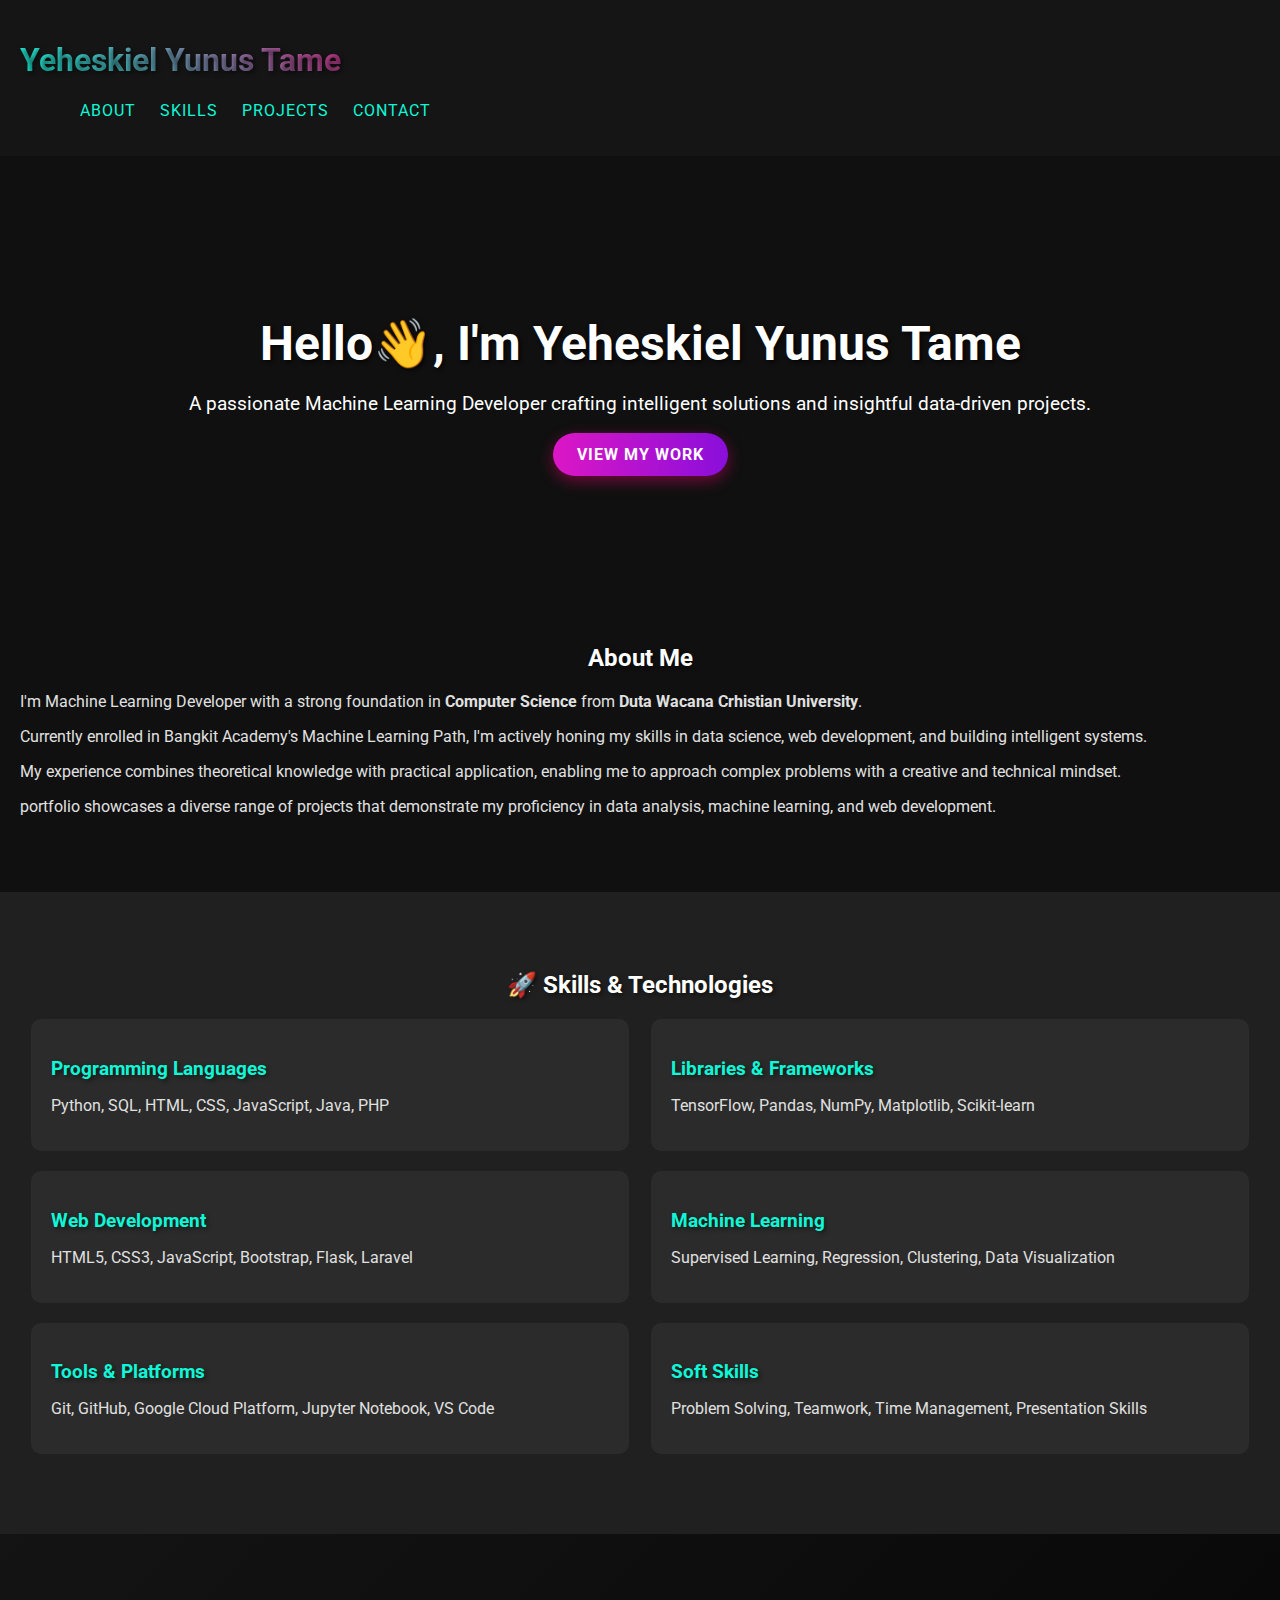
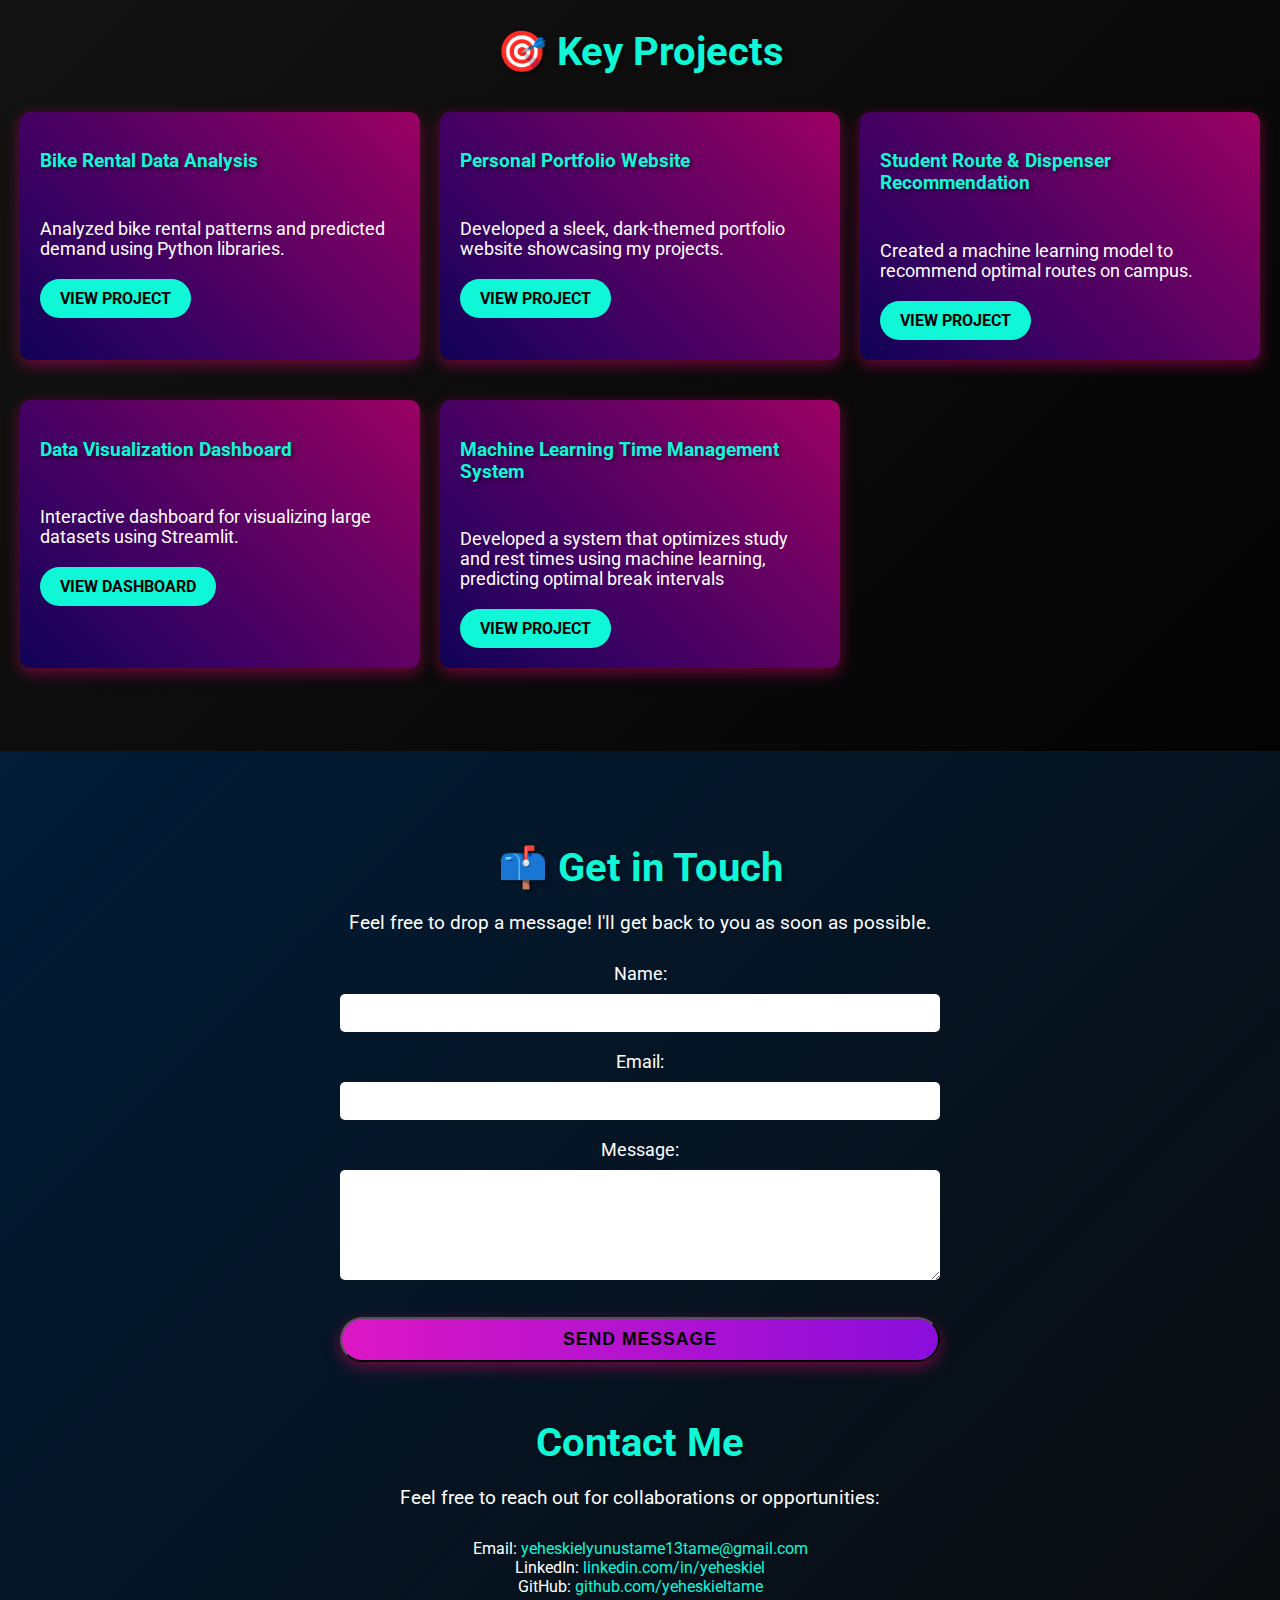
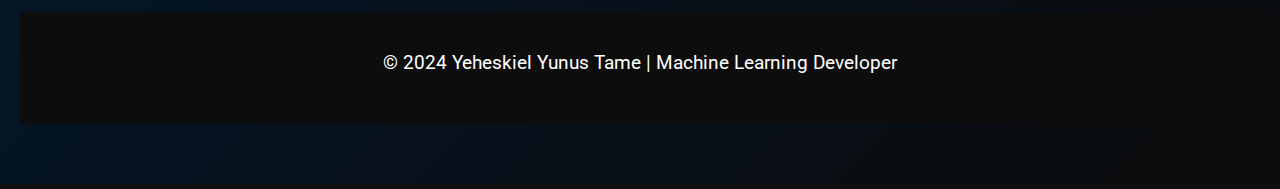
==== docs/index.html @ 6b744a35 "Update index.html" ====
<!DOCTYPE html>
<html lang="en">

<head>
    <meta charset="UTF-8">
    <meta name="viewport" content="width=device-width, initial-scale=1.0">
    <title>Yeheskiel Yunus Tame - Machine Learning Developer</title>
    <link rel="stylesheet" href="styles.css">
    <link href="https://fonts.googleapis.com/css2?family=Roboto:wght@300;400;700&display=swap" rel="stylesheet">
</head>

<body>
    <!-- Navigation Bar -->
    <header>
        <nav>
            <h1>Yeheskiel Yunus Tame</h1>
            <ul>
                <li><a href="#about">About</a></li>
                <li><a href="#skills">Skills</a></li>
                <li><a href="#projects">Projects</a></li>
                <li><a href="#contact">Contact</a></li>
            </ul>
        </nav>
    </header>

    <!-- Hero Section -->
    <section id="hero" class="dark-rgb-bg">
        <div class="hero-content">
            <img src="https://github.com/yeheskieltame/Portofolio/blob/main/img/117884201-3.png?raw=true" alt=""
                width="400rem">

            <h2>Hello👋, I'm <span class="highlight">Yeheskiel Yunus Tame</span></h2>
            <p>A passionate <span class="highlight">Machine Learning Developer</span> crafting intelligent solutions and
                insightful data-driven projects.</p>
            <a href="#projects" class="cta-button">View My Work</a>
        </div>
    </section>

    <!-- About Section -->
    <section id="about" class="section">
        <div class="container">
            <h2>About Me</h2>
            <p>
                I'm Machine Learning Developer with a strong foundation in <strong>Computer Science</strong> from
                <strong>Duta Wacana Crhistian University</strong>.
            </p>
            <p>Currently enrolled in Bangkit Academy's Machine Learning Path, I'm actively honing my skills in data
                science, web development, and building intelligent systems.</p>
            <p>My experience combines theoretical knowledge with practical application, enabling me to approach complex
                problems with a creative and technical mindset. </p>
            <p>portfolio showcases a diverse range of projects that demonstrate my proficiency in data analysis, machine
                learning, and web development.</p>
        </div>
    </section>

    <!-- Skills Section -->
    <section id="skills" class="dark-section section">
        <div class="container">
            <h2>🚀 Skills & Technologies</h2>
            <div class="skills-list">
                <div class="skill-item">
                    <h3>Programming Languages</h3>
                    <p>Python, SQL, HTML, CSS, JavaScript, Java, PHP</p>
                </div>
                <div class="skill-item">
                    <h3>Libraries & Frameworks</h3>
                    <p>TensorFlow, Pandas, NumPy, Matplotlib, Scikit-learn</p>
                </div>
                <div class="skill-item">
                    <h3>Web Development</h3>
                    <p>HTML5, CSS3, JavaScript, Bootstrap, Flask, Laravel</p>
                </div>
                <div class="skill-item">
                    <h3>Machine Learning</h3>
                    <p>Supervised Learning, Regression, Clustering, Data Visualization</p>
                </div>
                <div class="skill-item">
                    <h3>Tools & Platforms</h3>
                    <p>Git, GitHub, Google Cloud Platform, Jupyter Notebook, VS Code</p>
                </div>
                <div class="skill-item">
                    <h3>Soft Skills</h3>
                    <p>Problem Solving, Teamwork, Time Management, Presentation Skills </p>
                </div>
            </div>
        </div>
    </section>

    <!-- Projects Section -->
    <section id="projects" class="section">
        <div class="container">
            <h2>🎯 Key Projects</h2>
            <div class="container-grid">

                <div class="project-card">
                    <h3>Bike Rental Data Analysis</h3>
                    <img src="https://images.unsplash.com/photo-1560472354-b33ff0c44a43?q=80&w=3951&auto=format&fit=crop&ixlib=rb-4.0.3&ixid=M3wxMjA3fDB8MHxwaG90by1wYWdlfHx8fGVufDB8fHx8fA%3D%3D"
                        alt="">
                    <p>Analyzed bike rental patterns and predicted demand using Python libraries.</p>
                    <a href="https://github.com/yeheskieltame/Project-Data-Analist.git" target="_blank">View Project</a>
                </div>

                <div class="project-card">
                    <h3>Personal Portfolio Website</h3>
                    <img src="https://images.pexels.com/photos/356056/pexels-photo-356056.jpeg?auto=compress&cs=tinysrgb&w=1260&h=750&dpr=2" alt="">
                    <p>Developed a sleek, dark-themed portfolio website showcasing my projects.</p>
                    <a href="https://github.com/username/portfolio-website" target="_blank">View Project</a>
                </div>

                <div class="project-card">
                    <h3>Student Route & Dispenser Recommendation</h3>
                    <img src="https://images.unsplash.com/photo-1599202889720-cd3c0833efa1?q=80&w=3869&auto=format&fit=crop&ixlib=rb-4.0.3&ixid=M3wxMjA3fDB8MHxwaG90by1wYWdlfHx8fGVufDB8fHx8fA%3D%3D"
                        alt="">
                    <p>Created a machine learning model to recommend optimal routes on campus.</p>
                    <a href="https://github.com/yeheskieltame/rekomendasi_dispenser.git" target="_blank">View
                        Project</a>
                </div>

                <div class="project-card">
                    <h3>Data Visualization Dashboard</h3>
                    <img src="https://images.unsplash.com/photo-1551288049-bebda4e38f71?q=80&w=3870&auto=format&fit=crop&ixlib=rb-4.0.3&ixid=M3wxMjA3fDB8MHxwaG90by1wYWdlfHx8fGVufDB8fHx8fA%3D%3D"
                        alt="">
                    <p>Interactive dashboard for visualizing large datasets using Streamlit.</p>
                    <a href="https://zsoeyhh3bvdl7bwvenk5ma.streamlit.app/" target="_blank">View Dashboard</a>
                </div>
                <div class="project-card">
                    <h3>Machine Learning Time Management System</h3>
                    <img src="https://plus.unsplash.com/premium_photo-1682124651258-410b25fa9dc0?q=80&w=3842&auto=format&fit=crop&ixlib=rb-4.0.3&ixid=M3wxMjA3fDB8MHxwaG90by1wYWdlfHx8fGVufDB8fHx8fA%3D%3D"
                        alt="">
                    <p>Developed a system that optimizes study and rest times using machine learning, predicting optimal
                        break intervals</p>
                    <a href="https://github.com/yeheskieltame/Time-Management-System.git" target="_blank">View
                        Project</a>
                </div>
            </div>
        </div>
    </section>
    <!-- Get in Touch Section -->
<section id="contact" class="dark-section section">
    <div class="get-contac">
    <div class="container">
        <h2>📫 Get in Touch</h2>
        <p>Feel free to drop a message! I'll get back to you as soon as possible.</p>
        
        <form action="send_email.php" method="POST" class="contact-form">
            <label for="name">Name:</label>
            <input type="text" id="name" name="name" required>

            <label for="email">Email:</label>
            <input type="email" id="email" name="email" required>

            <label for="message">Message:</label>
            <textarea id="message" name="message" rows="5" required></textarea>

            <button type="submit" class="cta-button">Send Message</button>
        </form>
    </div>
    <div class="container">
        <h2>Contact Me</h2>
        <p>Feel free to reach out for collaborations or opportunities:</p>
        <ul>
            <li>Email: <a href="mailto:yeheskielyunustame13tame@gmail.com">yeheskielyunustame13tame@gmail.com</a>
            </li>
            <li>LinkedIn: <a href="https://www.linkedin.com/in/yeheskiel"
                    target="_blank">linkedin.com/in/yeheskiel</a></li>
            <li>GitHub: <a href="https://github.com/yeheskieltame" target="_blank">github.com/yeheskieltame</a></li>
        </ul>
    </div>
</div>

    <!-- Footer -->
    <footer>
        <p>&copy; 2024 Yeheskiel Yunus Tame | Machine Learning Developer</p>
    </footer>
</body>

</html>
---- docs/styles.css ----
/* General */
body {
  margin: 0;
  padding: 0;
  font-family: 'Roboto', sans-serif;
  background-color: #101010;
  color: #e0e0e0;
}

h1, h2, h3 {
  color: #ffffff;
  text-shadow: 2px 2px 4px rgba(0, 0, 0, 0.5);
}

.section {
  padding: 60px 20px;
}

a {
  text-decoration: none;
  color: #0ff7d7;
  transition: color 0.3s ease;
}

a:hover {
  color: #ff0077;
}
.container h2{
  text-align: center;
}


 /* Header */
 header {
  background-color: #151515;
  padding: 20px;
  display: flex;
  justify-content: space-between;
  align-items: center;
}

header nav h1 {
  font-size: 2rem;
  font-weight: 70%;
  background: linear-gradient(45deg, #0ff7d7, #ff0077);
  -webkit-background-clip: text;
  -webkit-text-fill-color: transparent;
}

header ul {
  list-style-type: none;
}

header ul li {
  display: inline;
  margin-left: 20px;
}

header ul li a {
  font-weight: 1%;
  text-transform: uppercase;
  letter-spacing: 1px;
}


  /* Hero Section */
  .dark-rgb-bg {
    position: relative;
    background-image: url('https://images.pexels.com/photos/8721318/pexels-photo-8721318.jpeg?auto=compress&cs=tinysrgb&w=1260&h=750&dpr=2');
    color: #ffffff;
    padding: 100px 20px;
    text-align: center;
  }
  
  .hero-content h2 {
    font-size: 3rem;
    margin-bottom: 20px;
    text-shadow: 2px 2px 4px rgba(0, 0, 0, 0.7);
  }
  
  .hero-content p {
    font-size: 1.2rem;
    margin-bottom: 30px;
  }
  
  .cta-button {
    /* background: linear-gradient(45deg, #0ff7d7, #ff0077); */
    background: linear-gradient(45deg, #2600ff, #0ff7d7);
    transform: translateY(-3px);
    box-shadow: 0 5px 15px rgba(255, 0, 119, 0.4);
    padding: 12px 24px;
    color: #ffffff;
    border-radius: 25px;
    font-weight: bold;
    text-transform: uppercase;
    letter-spacing: 1px;
    transition: all 0.3s ease;

  }
  
    /* RGB Animation Items */
    @keyframes rgbEffect {
      0% { background-position: 0% 50%; }
      50% { background-position: 100% 50%; }
      100% { background-position: 0% 50%; }
    }
    
    .cta-button {
      background: linear-gradient(270deg, #ff0000, #00ff00, #0000ff, #dc17c5);
      background-size: 800% 800%;
      animation: rgbEffect 10s ease infinite;
    }
  

  /* Skills Section */
  .dark-section {
    background-color: #202020;
  }
  
  .skills-list {
    display: flex;
    flex-wrap: wrap;
    justify-content: space-around;
  }
  
  .skill-item {
    width: 45%;
    margin-bottom: 20px;
    padding: 20px;
    background: rgba(255, 255, 255, 0.05);
    border-radius: 10px;
    transition: all 0.3s ease;
  }
  
  .skill-item:hover {
    transform: translateY(-5px);
    box-shadow: 0 5px 15px rgba(15, 247, 215, 0.2);
  }
  
  .skill-item h3 {
    color: #0ff7d7;
    margin-bottom: 10px;
  }

/* Footer */
footer {
  background-color: #0d0d0d;
  text-align: center;
  padding: 20px 0;
  color: #fff;
}

/* Projects Section */
#projects {
  background: linear-gradient(135deg, rgba(20, 20, 20, 0.95), rgba(0, 0, 0, 0.8)), url('https://source.unsplash.com/featured/?coding,technology') no-repeat center center;
  background-size: cover;
  color: #fff;
  padding: 60px 20px;
}

#projects h2 {
  font-size: 2.5rem;
  margin-bottom: 40px;
  color: #0ff7d7;
}

/* Container untuk grid */
.container-grid {
  display: grid;
  grid-template-columns: 1fr; /* Default 1 kolom */
  gap: 20px;
}


.project-card {
  background:url('https://images.pexels.com/photos/8721318/pexels-photo-8721318.jpeg?auto=compress&cs=tinysrgb&w=1260&h=750&dpr=2');
  padding: 20px;
  border-radius: 10px;
  margin-bottom: 20px;
  background: linear-gradient(45deg, #100356, #3e0162, #6a0162, #9b0162);
  transform: translateY(-3px);
  box-shadow: 0 5px 15px rgba(255, 0, 119, 0.4);
  animation: rgbEffect 10s ease infinite;
}

.project-card:hover {
  transform: translateY(-10px);
  box-shadow: 0px 12px 20px rgba(0, 0, 0, 0.5);
}

.project-card h3 {
  margin-bottom: 10px;
  color: #0ff7d7;
}

.project-card p {
  font-size: 1.1rem;
  margin-bottom: 10px;
}
.project-card:hover {
  transform: translateY(-10px);
  box-shadow: 0px 12px 20px rgba(15, 247, 215, 0.2);
}

.project-card a {
  display: inline-block;
  margin-top: 10px;
  padding: 10px 20px;
  background-color: #0ff7d7;
  border-radius: 25px;
  color: #000;
  font-weight: bold;
  text-transform: uppercase;
  transition: background-color 0.3s ease;
}

.project-card a:hover {
  background-color: #ff0077;
  color: #fff;
}

.project-card img {
  width: 100%;
  height: auto;
  border-radius: 10px;
}

  /* Education & Certifications Section */
  
  
/* Get in Touch Section */
#contact {
  background: linear-gradient(135deg, rgba(0, 30, 60, 0.9), rgba(10, 10, 10, 0.9)), url('https://source.unsplash.com/featured/?technology') no-repeat center center;
  background-size: cover;
  color: #fff;
  padding: 60px 20px;
  text-align: center;
  position: relative;
}

#contact h2 {
  font-size: 2.5rem;
  margin-bottom: 20px;
  color: #0ff7d7;
}

#contact p {
  margin-bottom: 30px;
  font-size: 1.2rem;
}

.contact-form {
  display: flex;
  flex-direction: column;
  max-width: 600px;
  margin: 0 auto;
}

.contact-form label {
  margin-bottom: 10px;
  font-size: 1.1rem;
}

.contact-form input, 
.contact-form textarea {
  padding: 10px;
  margin-bottom: 20px;
  border: none;
  border-radius: 5px;
  font-size: 1rem;
}

.contact-form button {
  background-color: #0ff7d7;
  padding: 10px 20px;
  color: #000000;
  border-radius: 25px;
  margin-top: 20px;
  cursor: pointer;
  font-size: 1.1rem;
}

.contact-form button:hover {
  background-color: #ff0077;
  color: #ffffff;
}
/* Container untuk grid contac */
.get-contac {
  display: grid;
  grid-template-columns: 1fr; /* Default 1 kolom */
  gap: 20px;
}

#contact ul {
  list-style-type: none;
  padding: 0;
}

#contact ul li a {
  color: #0ff7d7;
  text-decoration: none;
  transition: color 0.3s ease;
}

#contact ul li a:hover {
  color: #ff0077;
} 

  /* Responsive Design */
  @media (max-width: 768px) {
    .education-grid, .container-grid, .get-contac {
      grid-template-columns: 1fr;
    }
    
    .skill-item {
      width: 100%;
    }
  }
  
  @media (min-width: 769px) and (max-width: 1200px) {
    .container-grid, .get-contac {
      grid-template-columns: 1fr 1fr;
    }
  }
  
  @media (min-width: 1201px) {
    .container-grid {
      grid-template-columns: 1fr 1fr 1fr;
    }
  }
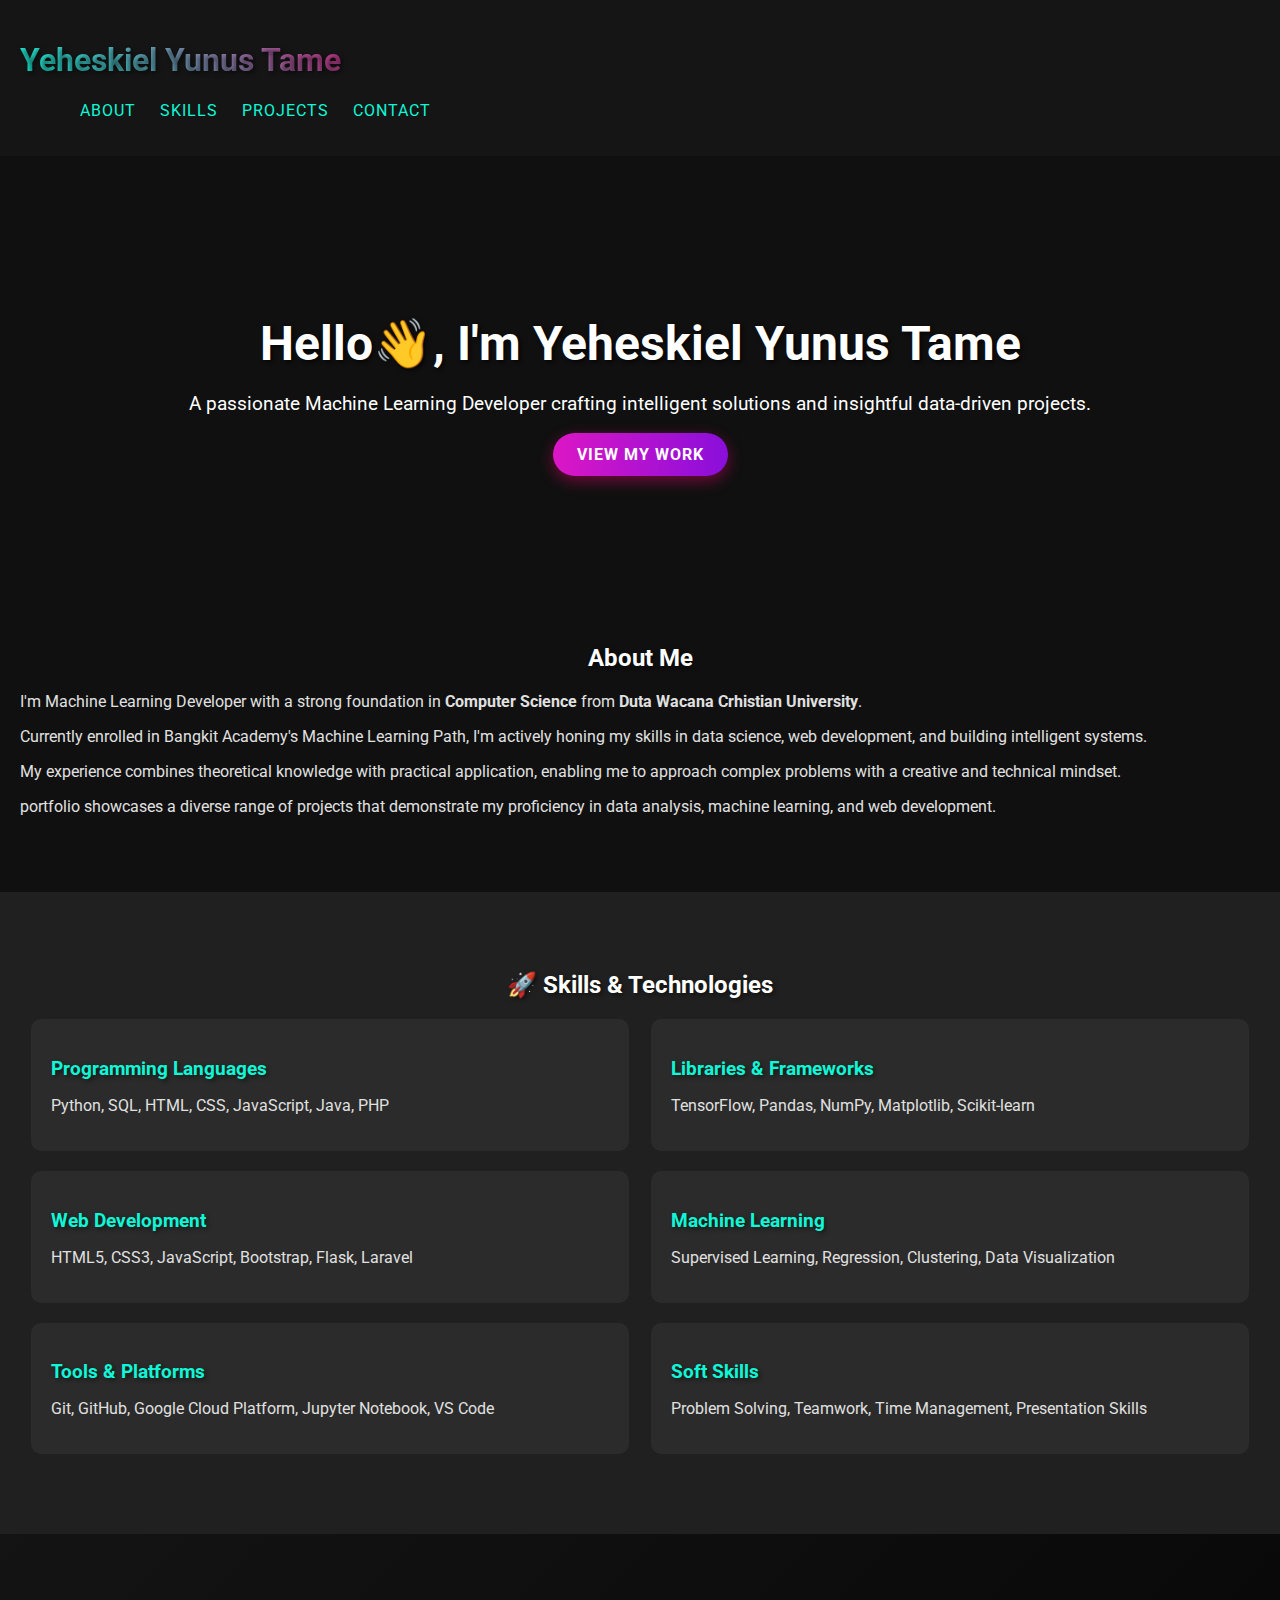
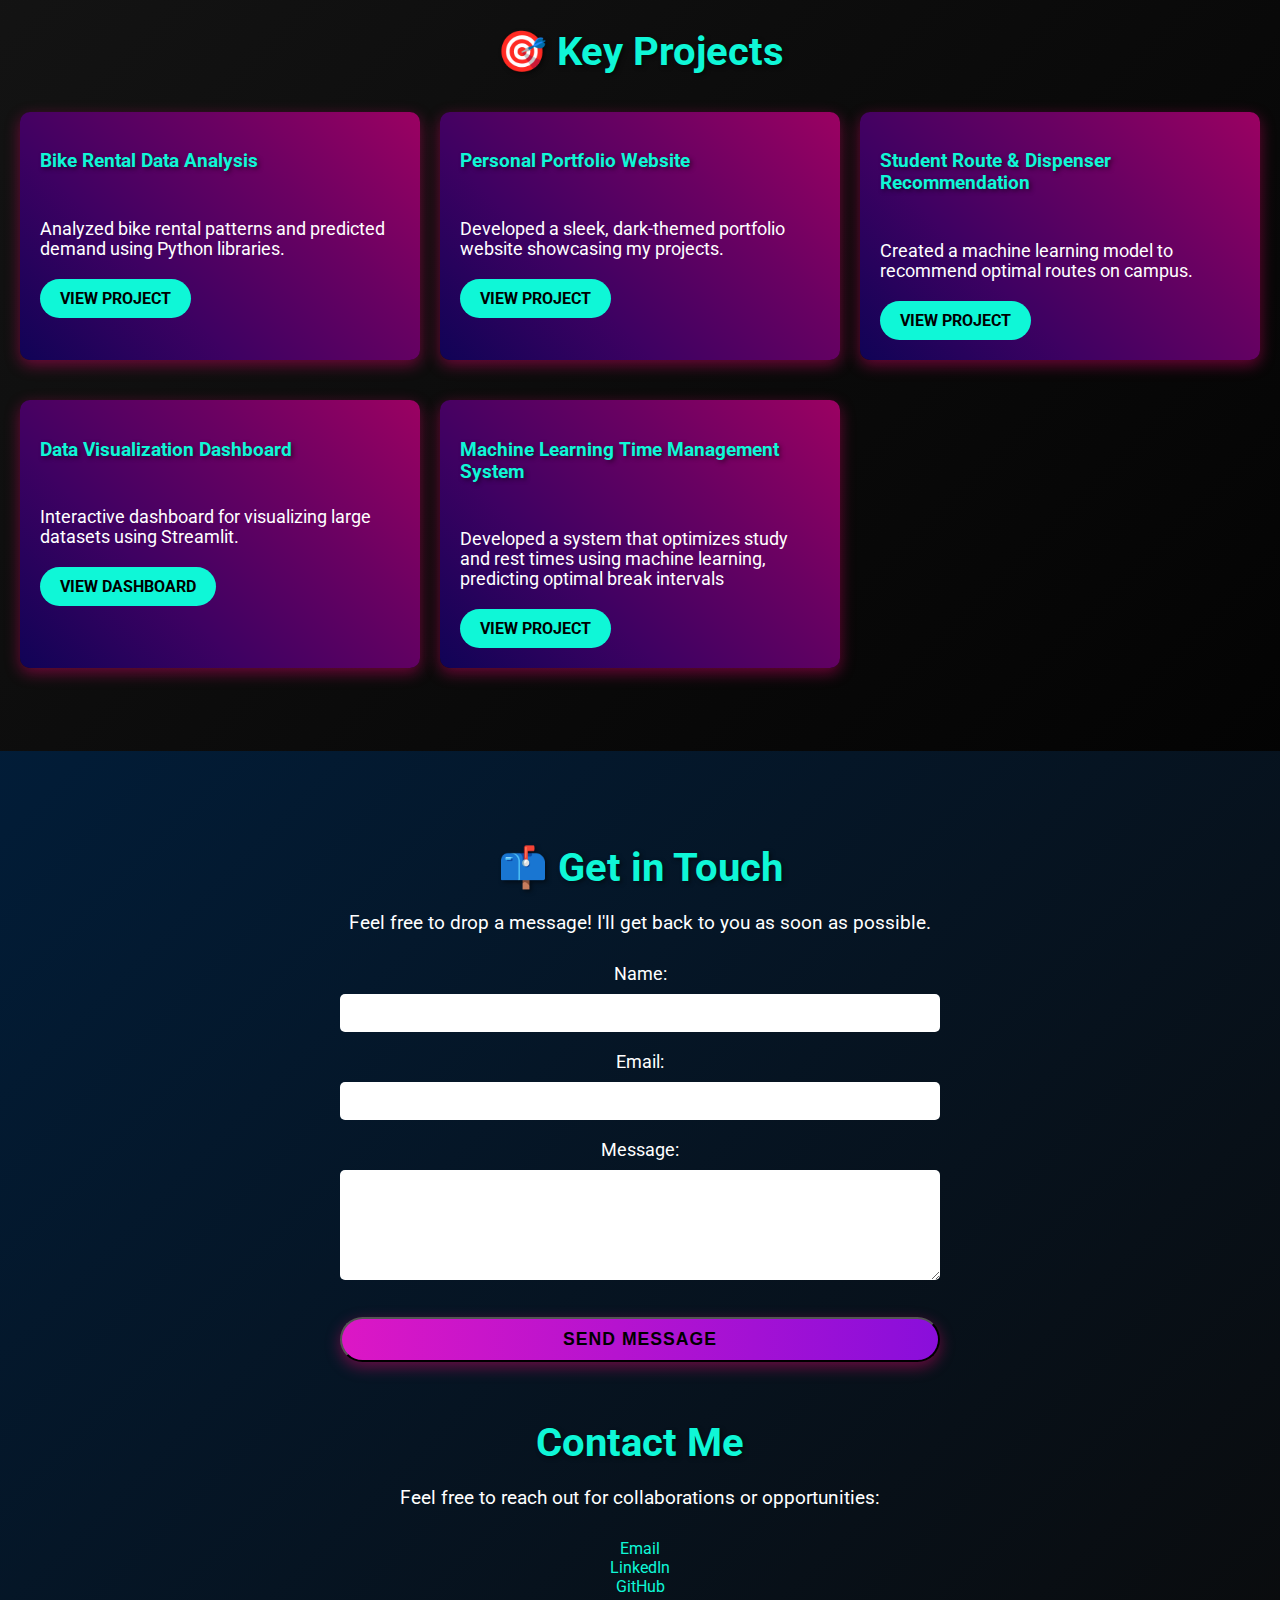
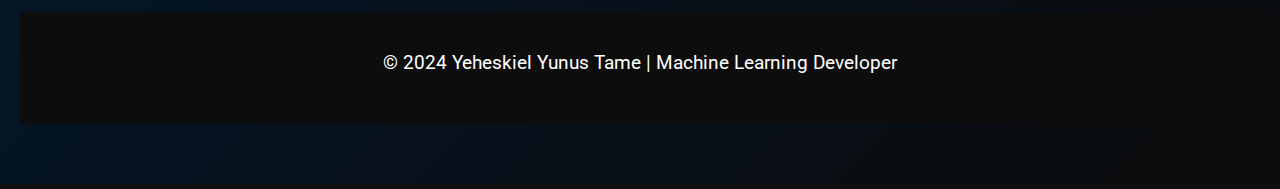
==== commit d8c8e6b1: "Update index.html" ====
--- a/docs/index.html
+++ b/docs/index.html
@@ -159,11 +159,11 @@
         <h2>Contact Me</h2>
         <p>Feel free to reach out for collaborations or opportunities:</p>
         <ul>
-            <li>Email: <a href="mailto:yeheskielyunustame13tame@gmail.com">yeheskielyunustame13tame@gmail.com</a>
+            <li><a href="mailto:yeheskielyunustame13tame@gmail.com">Email</a>
             </li>
-            <li>LinkedIn: <a href="https://www.linkedin.com/in/yeheskiel"
-                    target="_blank">linkedin.com/in/yeheskiel</a></li>
-            <li>GitHub: <a href="https://github.com/yeheskieltame" target="_blank">github.com/yeheskieltame</a></li>
+            <li><a href="https://www.linkedin.com/in/yeheskiel"
+                    target="_blank">LinkedIn</a></li>
+            <li><a href="https://github.com/yeheskieltame" target="_blank">GitHub</a></li>
         </ul>
     </div>
 </div>
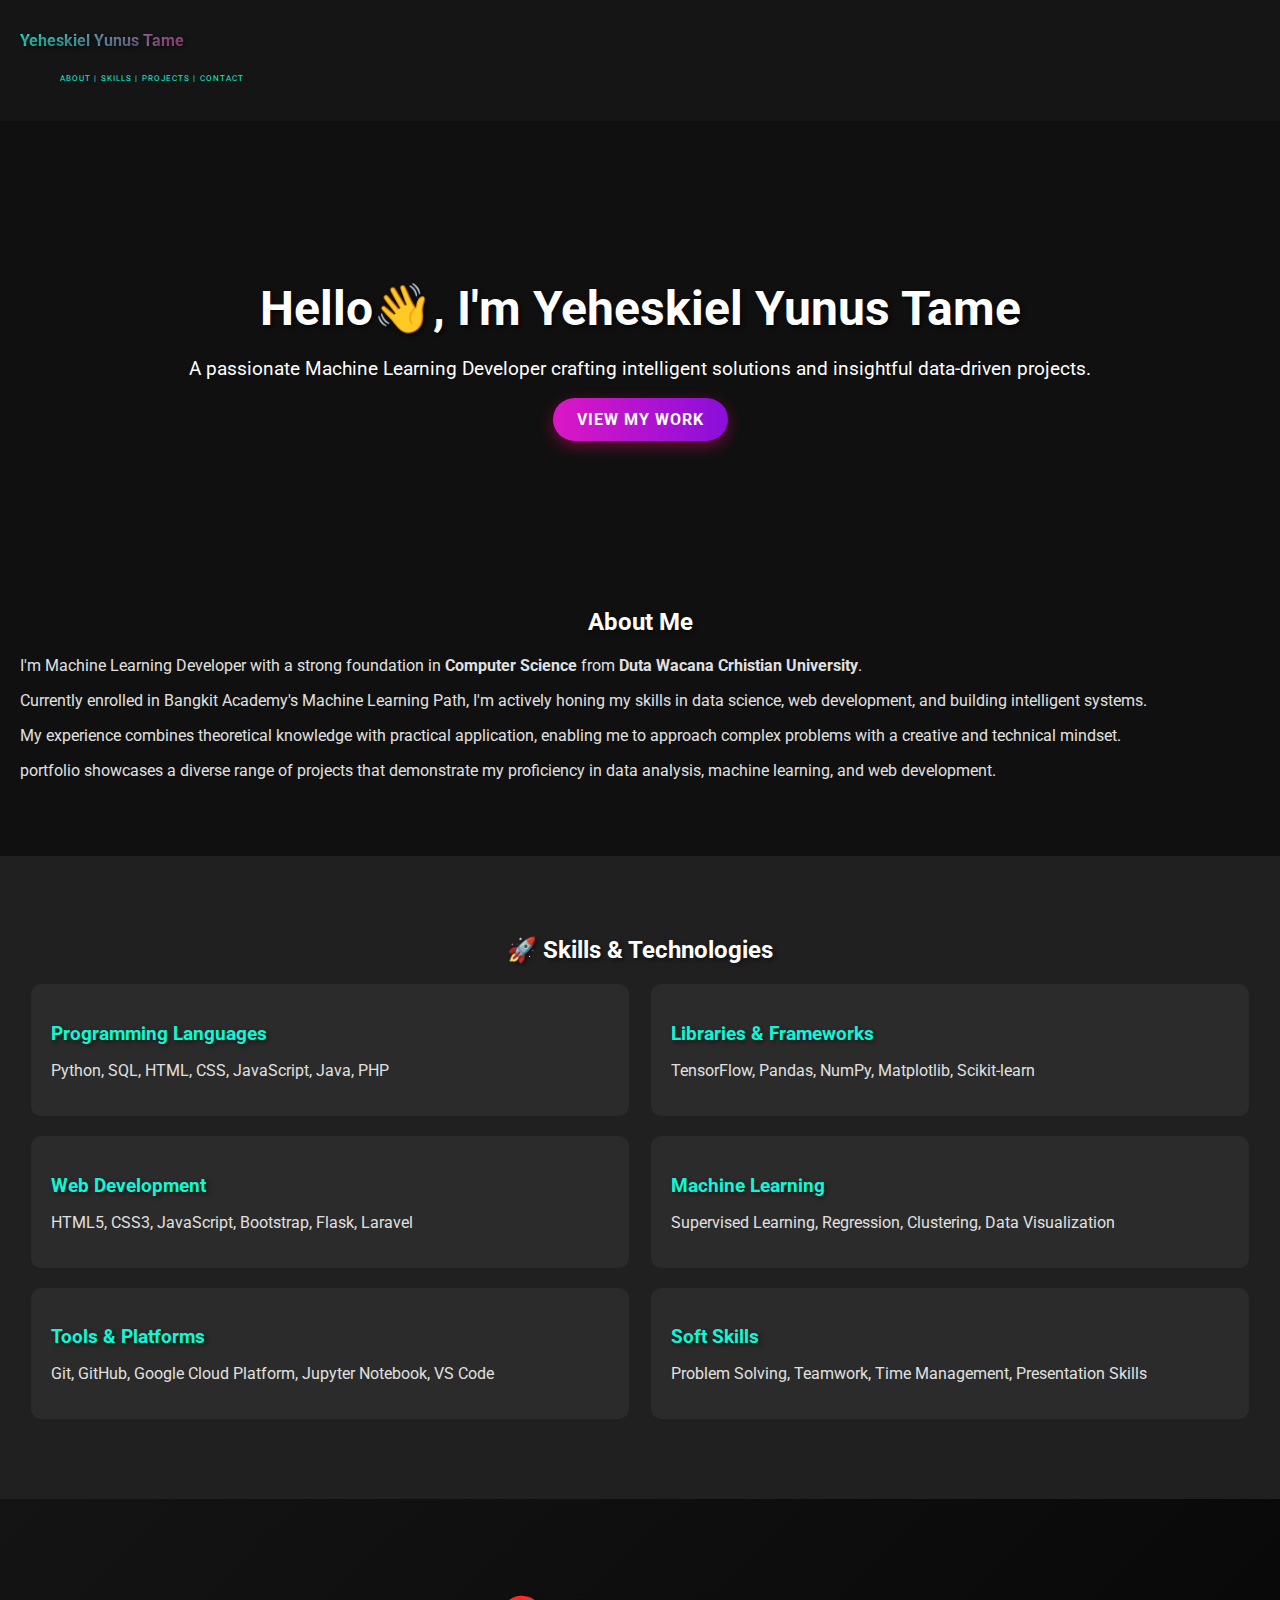
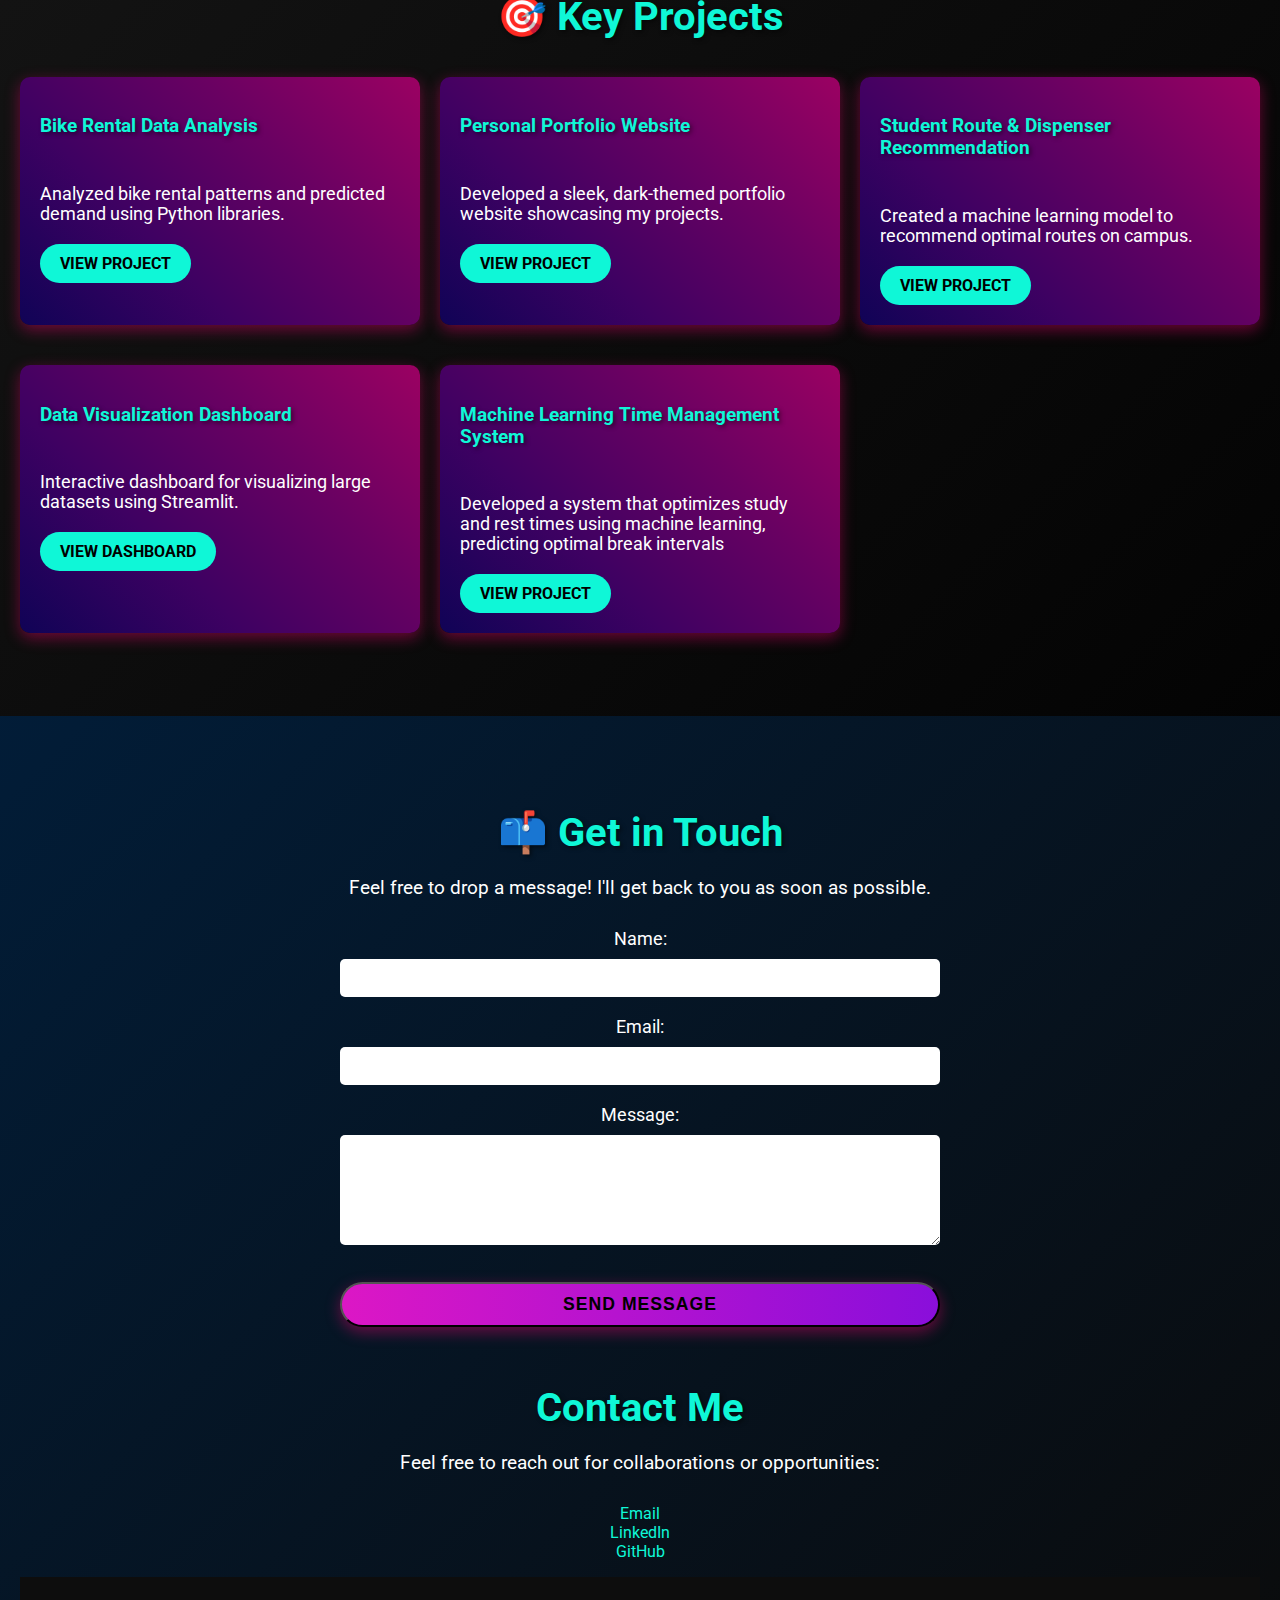
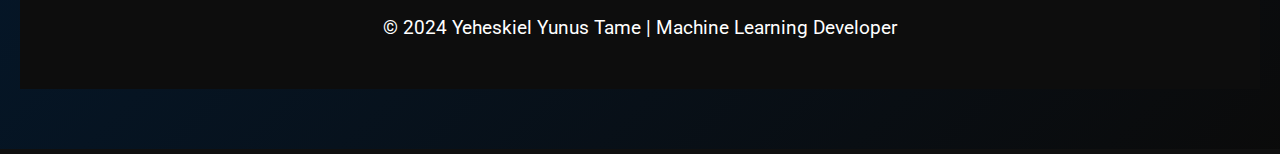
==== commit 3f254ecb: "Update index.html" ====
--- a/docs/index.html
+++ b/docs/index.html
@@ -15,10 +15,10 @@
         <nav>
             <h1>Yeheskiel Yunus Tame</h1>
             <ul>
-                <li><a href="#about">About</a></li>
-                <li><a href="#skills">Skills</a></li>
-                <li><a href="#projects">Projects</a></li>
-                <li><a href="#contact">Contact</a></li>
+                <li><a href="#about">About |</a></li>
+                <li><a href="#skills"> Skills |</a></li>
+                <li><a href="#projects"> Projects |</a></li>
+                <li><a href="#contact"> Contact</a></li>
             </ul>
         </nav>
     </header>
--- a/docs/styles.css
+++ b/docs/styles.css
@@ -40,11 +40,12 @@
 }
 
 header nav h1 {
-  font-size: 2rem;
-  font-weight: 70%;
+  font-size: 100%;
+  font-weight: 100%;
   background: linear-gradient(45deg, #0ff7d7, #ff0077);
   -webkit-background-clip: text;
   -webkit-text-fill-color: transparent;
+  display: flex;
 }
 
 header ul {
@@ -53,11 +54,11 @@
 
 header ul li {
   display: inline;
-  margin-left: 20px;
 }
 
 header ul li a {
-  font-weight: 1%;
+  font-size: 50%;
+  font-weight: 100%;
   text-transform: uppercase;
   letter-spacing: 1px;
 }
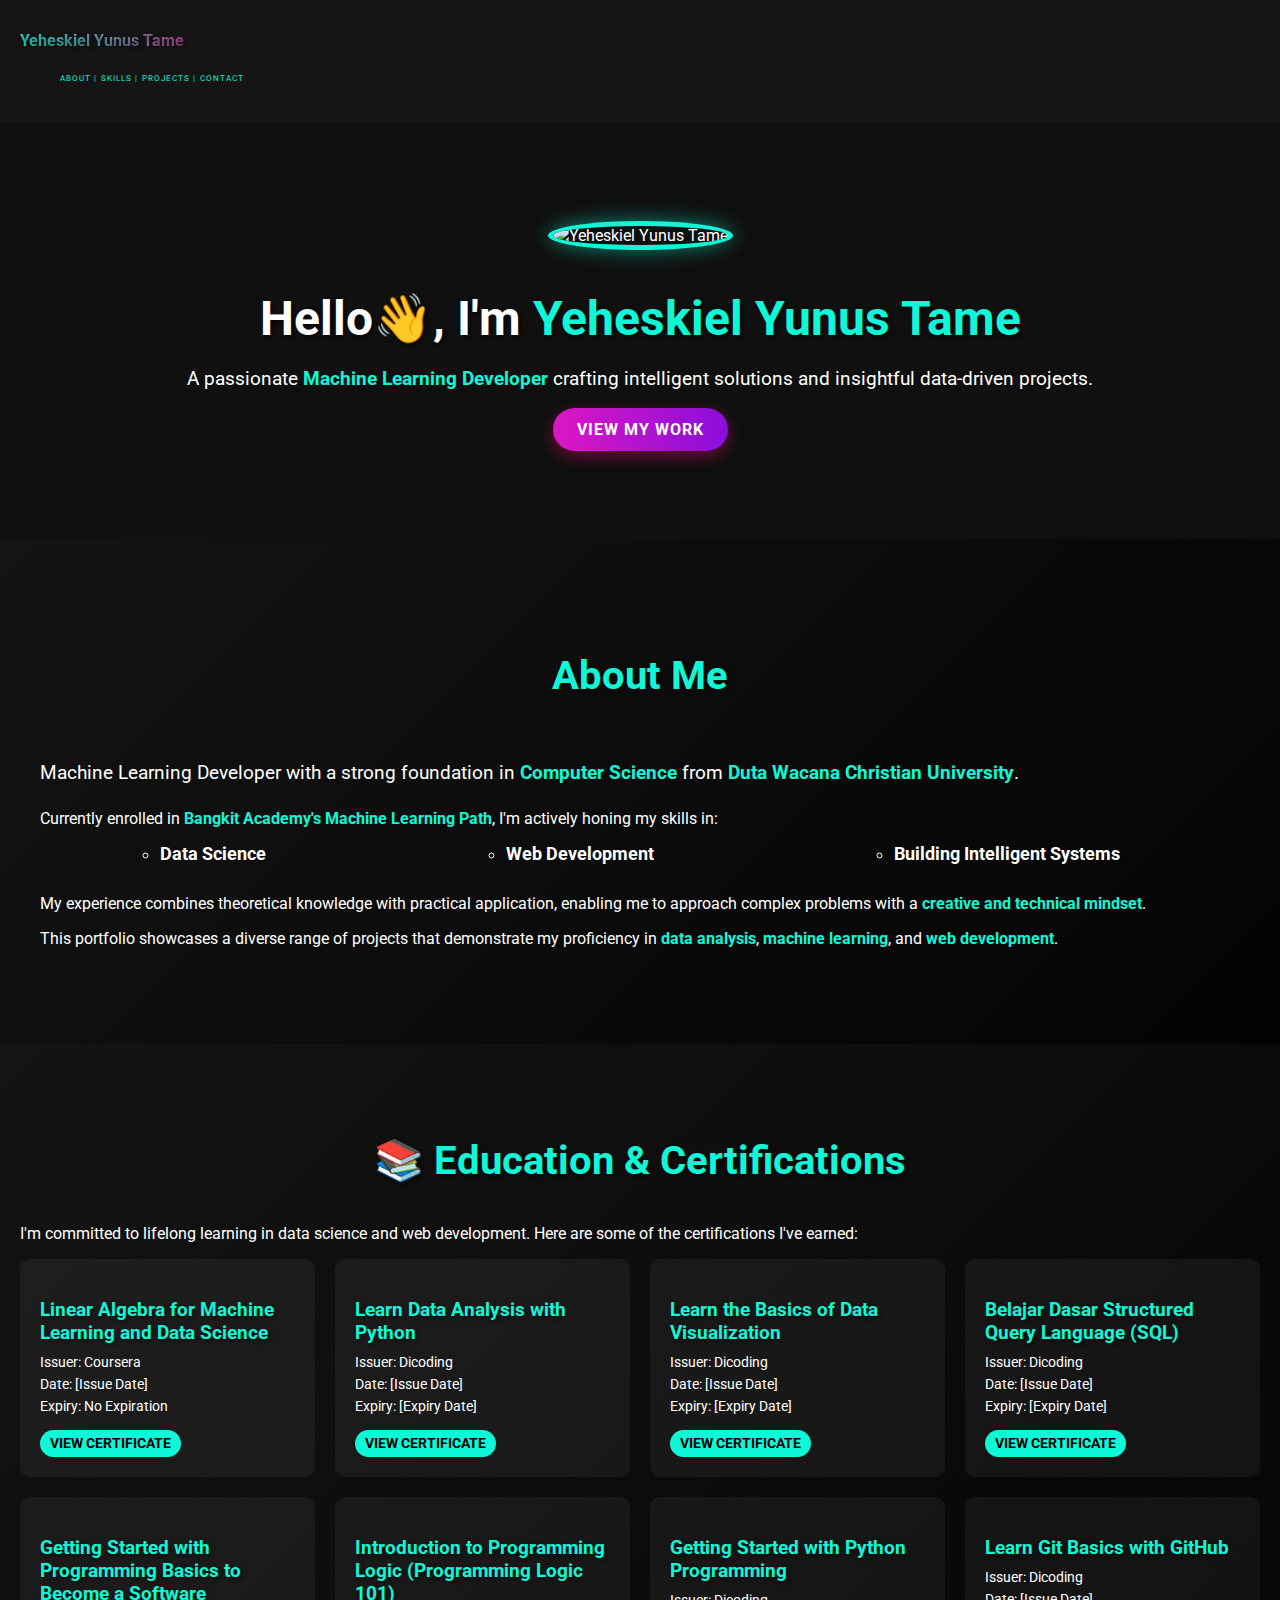
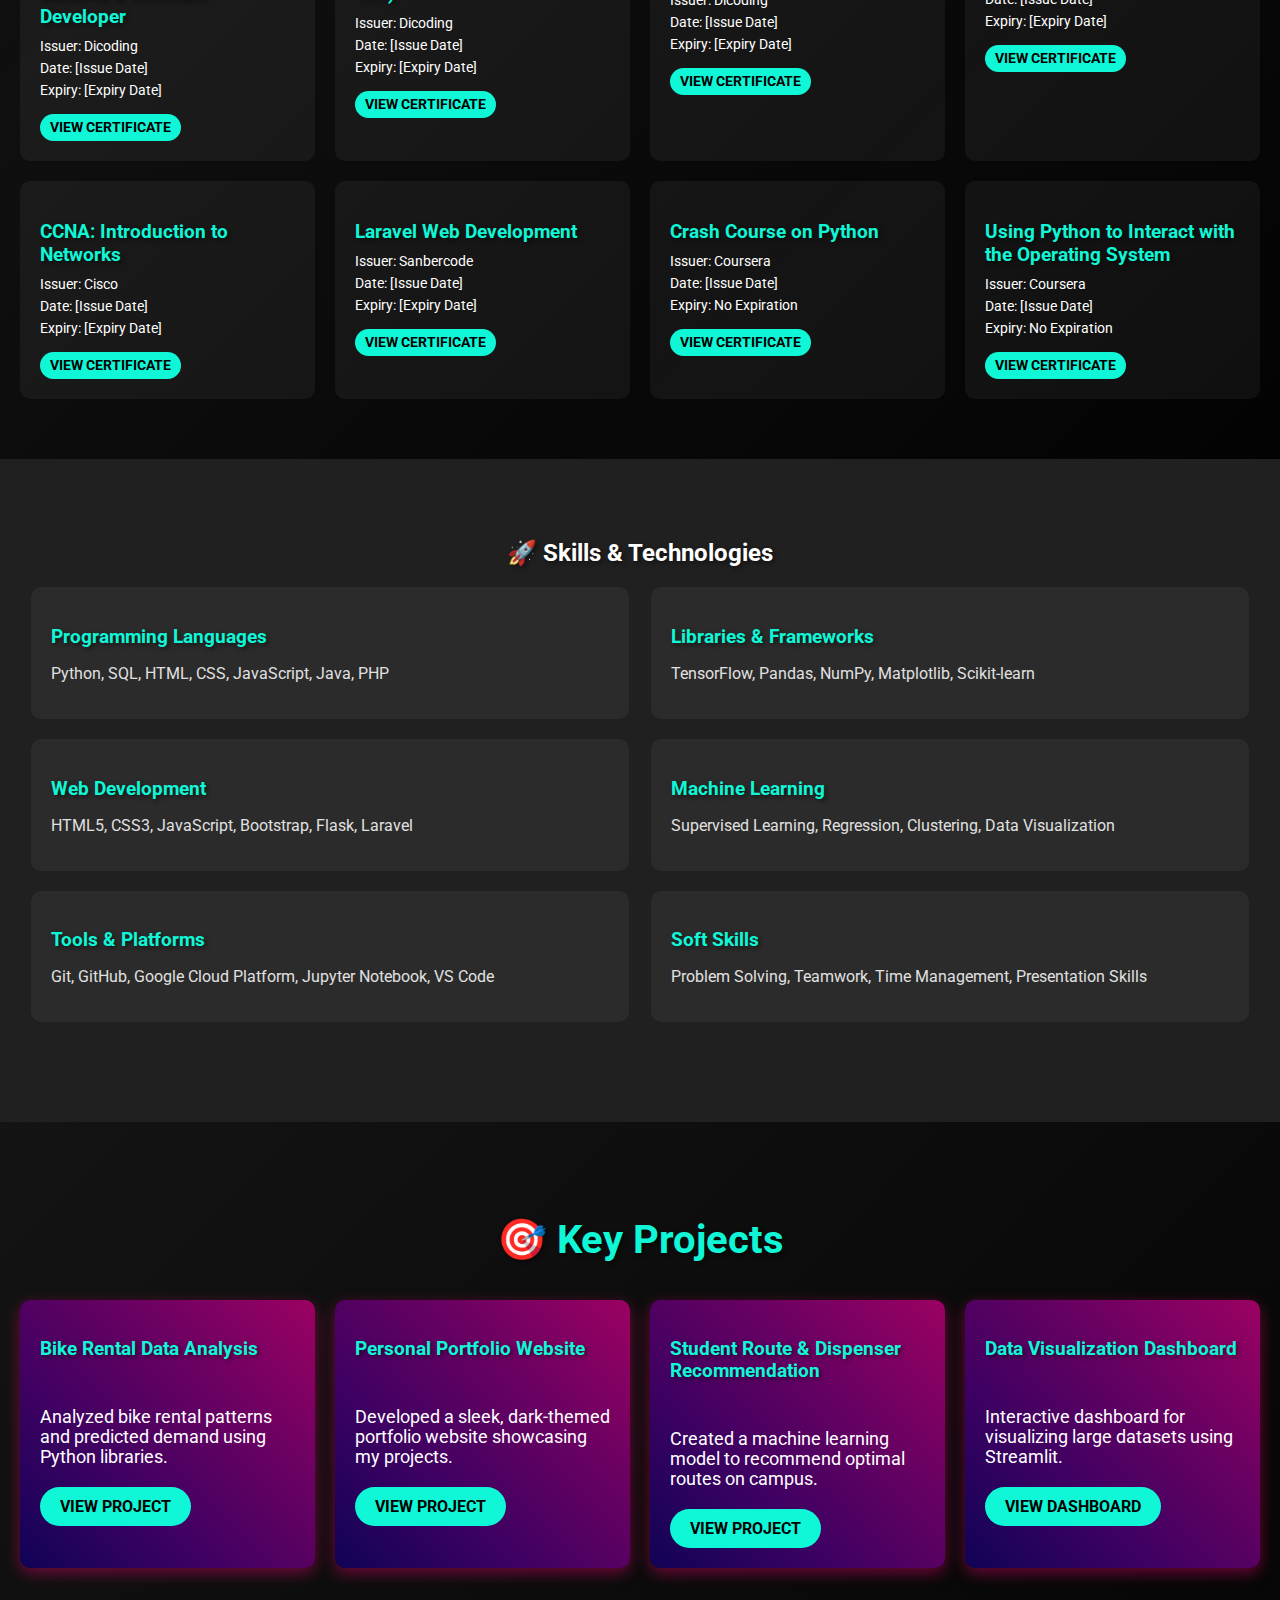
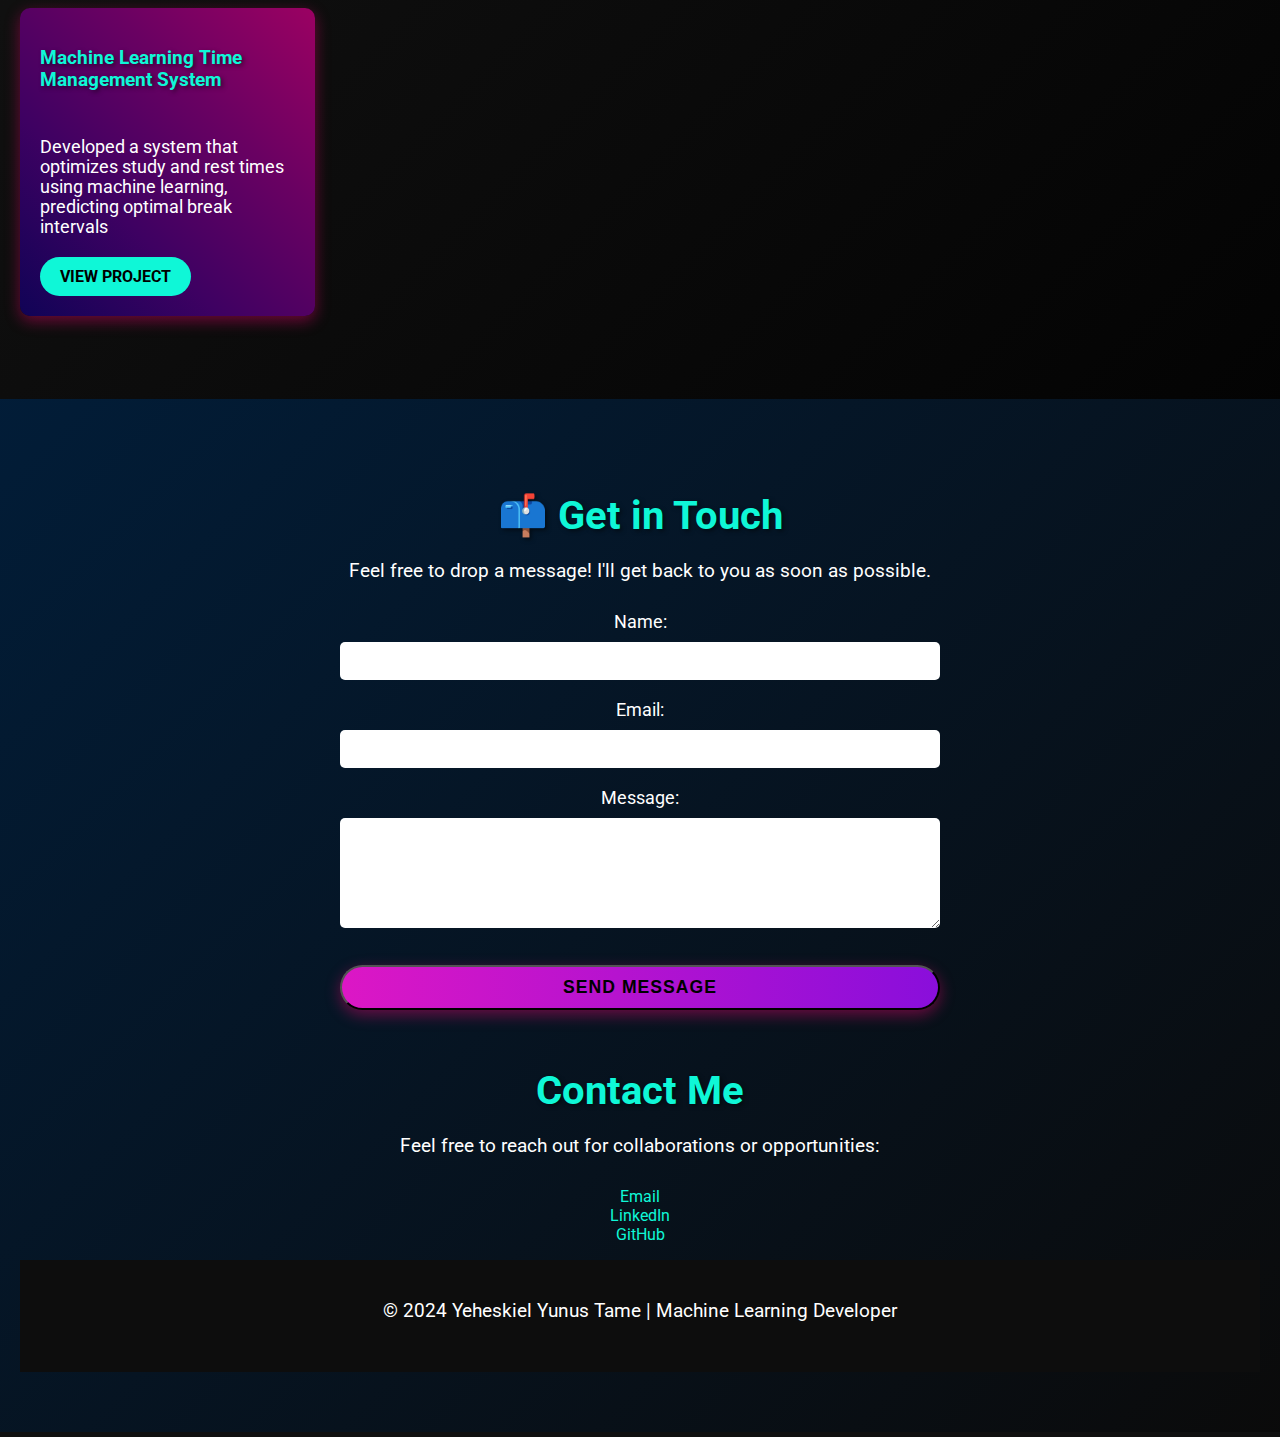
==== commit 88445adf: "Update index.html" ====
--- a/docs/index.html
+++ b/docs/index.html
@@ -7,6 +7,7 @@
     <title>Yeheskiel Yunus Tame - Machine Learning Developer</title>
     <link rel="stylesheet" href="styles.css">
     <link href="https://fonts.googleapis.com/css2?family=Roboto:wght@300;400;700&display=swap" rel="stylesheet">
+    <script src="https://kit.fontawesome.com/your-fontawesome-kit.js" crossorigin="anonymous"></script>
 </head>
 
 <body>
@@ -26,9 +27,9 @@
     <!-- Hero Section -->
     <section id="hero" class="dark-rgb-bg">
         <div class="hero-content">
-            <img src="https://github.com/yeheskieltame/Portofolio/blob/main/img/117884201-3.png?raw=true" alt=""
-                width="400rem">
-
+            <div class="about-image">
+                <img src="https://github.com/yeheskieltame/Portofolio/blob/main/img/Kiel-profile.png?raw=true" alt="Yeheskiel Yunus Tame" class="profile-image">
+            </div>
             <h2>Hello👋, I'm <span class="highlight">Yeheskiel Yunus Tame</span></h2>
             <p>A passionate <span class="highlight">Machine Learning Developer</span> crafting intelligent solutions and
                 insightful data-driven projects.</p>
@@ -38,18 +39,115 @@
 
     <!-- About Section -->
     <section id="about" class="section">
+        <div class="container about-container">
+            <h2 class="section-title">About Me</h2>
+            <div class="about-content">
+                <div class="about-text">
+                    <p class="highlight-text">Machine Learning Developer with a strong foundation in <span class="highlight">Computer Science</span> from <span class="highlight">Duta Wacana Christian University</span>.</p>
+                    <p>Currently enrolled in <span class="highlight">Bangkit Academy's Machine Learning Path</span>, I'm actively honing my skills in:</p>
+                    <ul class="skills-list">
+                        <li><i class="fas fa-chart-line"></i> Data Science</li>
+                        <li><i class="fas fa-code"></i> Web Development</li>
+                        <li><i class="fas fa-brain"></i> Building Intelligent Systems</li>
+                    </ul>
+                    <p>My experience combines theoretical knowledge with practical application, enabling me to approach complex problems with a <span class="highlight">creative and technical mindset</span>.</p>
+                    <p>This portfolio showcases a diverse range of projects that demonstrate my proficiency in <span class="highlight">data analysis</span>, <span class="highlight">machine learning</span>, and <span class="highlight">web development</span>.</p>
+                </div>
+            </div>
+        </div>
+    </section>
+    <!-- Certifications Section -->
+    <section id="certifications" class="section">
         <div class="container">
-            <h2>About Me</h2>
-            <p>
-                I'm Machine Learning Developer with a strong foundation in <strong>Computer Science</strong> from
-                <strong>Duta Wacana Crhistian University</strong>.
-            </p>
-            <p>Currently enrolled in Bangkit Academy's Machine Learning Path, I'm actively honing my skills in data
-                science, web development, and building intelligent systems.</p>
-            <p>My experience combines theoretical knowledge with practical application, enabling me to approach complex
-                problems with a creative and technical mindset. </p>
-            <p>portfolio showcases a diverse range of projects that demonstrate my proficiency in data analysis, machine
-                learning, and web development.</p>
+            <h2>📚 Education & Certifications</h2>
+            <p>I'm committed to lifelong learning in data science and web development. Here are some of the certifications I've earned:</p>
+            <div class="certifications-grid">
+                <div class="certification-card">
+                    <h3>Linear Algebra for Machine Learning and Data Science</h3>
+                    <p>Issuer: Coursera</p>
+                    <p>Date: [Issue Date]</p>
+                    <p>Expiry: No Expiration</p>
+                    <a href="https://www.coursera.org/account/accomplishments/verify/X1AKSP4V28QN" target="_blank">View Certificate</a>
+                </div>
+                <div class="certification-card">
+                    <h3>Learn Data Analysis with Python</h3>
+                    <p>Issuer: Dicoding</p>
+                    <p>Date: [Issue Date]</p>
+                    <p>Expiry: [Expiry Date]</p>
+                    <a href="https://www.dicoding.com/certificates/1OP84LG61ZQK" target="_blank">View Certificate</a>
+                </div>
+                <!-- Add more certification cards here -->
+                <div class="certification-card">
+                    <h3>Learn the Basics of Data Visualization</h3>
+                    <p>Issuer: Dicoding</p>
+                    <p>Date: [Issue Date]</p>
+                    <p>Expiry: [Expiry Date]</p>
+                    <a href="https://www.dicoding.com/certificates/GRX54GKJYP0M" target="_blank">View Certificate</a>
+                </div>
+                <div class="certification-card">
+                    <h3>Belajar Dasar Structured Query Language (SQL)</h3>
+                    <p>Issuer: Dicoding</p>
+                    <p>Date: [Issue Date]</p>
+                    <p>Expiry: [Expiry Date]</p>
+                    <a href="https://www.dicoding.com/certificates/JMZV1234RXN9" target="_blank">View Certificate</a>
+                </div>
+                <div class="certification-card">
+                    <h3>Getting Started with Programming Basics to Become a Software Developer</h3>
+                    <p>Issuer: Dicoding</p>
+                    <p>Date: [Issue Date]</p>
+                    <p>Expiry: [Expiry Date]</p>
+                    <a href="https://www.dicoding.com/certificates/81P2N05WNXOY" target="_blank">View Certificate</a>
+                </div>
+                <div class="certification-card">
+                    <h3>Introduction to Programming Logic (Programming Logic 101)</h3>
+                    <p>Issuer: Dicoding</p>
+                    <p>Date: [Issue Date]</p>
+                    <p>Expiry: [Expiry Date]</p>
+                    <a href="https://www.dicoding.com/certificates/JLX17OVD6X72" target="_blank">View Certificate</a>
+                </div>
+                <div class="certification-card">
+                    <h3>Getting Started with Python Programming</h3>
+                    <p>Issuer: Dicoding</p>
+                    <p>Date: [Issue Date]</p>
+                    <p>Expiry: [Expiry Date]</p>
+                    <a href="https://www.dicoding.com/certificates/GRX54DW1YP0M" target="_blank">View Certificate</a>
+                </div>
+                <div class="certification-card">
+                    <h3>Learn Git Basics with GitHub</h3>
+                    <p>Issuer: Dicoding</p>
+                    <p>Date: [Issue Date]</p>
+                    <p>Expiry: [Expiry Date]</p>
+                    <a href="https://www.dicoding.com/certificates/JMZV3KO5JPN9" target="_blank">View Certificate</a>
+                </div>
+                <div class="certification-card">
+                    <h3>CCNA: Introduction to Networks</h3>
+                    <p>Issuer: Cisco</p>
+                    <p>Date: [Issue Date]</p>
+                    <p>Expiry: [Expiry Date]</p>
+                    <a href="#" target="_blank">View Certificate</a>
+                </div>
+                <div class="certification-card">
+                    <h3>Laravel Web Development</h3>
+                    <p>Issuer: Sanbercode</p>
+                    <p>Date: [Issue Date]</p>
+                    <p>Expiry: [Expiry Date]</p>
+                    <a href="https://sanbercode.com/certificate/in/c352b903-be13-445f-9aa7-3bc77f2ba2f3" target="_blank">View Certificate</a>
+                </div>
+                <div class="certification-card">
+                    <h3>Crash Course on Python</h3>
+                    <p>Issuer: Coursera</p>
+                    <p>Date: [Issue Date]</p>
+                    <p>Expiry: No Expiration</p>
+                    <a href="https://www.coursera.org/account/accomplishments/verify/S6KHEU5OCWWS" target="_blank">View Certificate</a>
+                </div>
+                <div class="certification-card">
+                    <h3>Using Python to Interact with the Operating System</h3>
+                    <p>Issuer: Coursera</p>
+                    <p>Date: [Issue Date]</p>
+                    <p>Expiry: No Expiration</p>
+                    <a href="https://www.coursera.org/account/accomplishments/verify/5D7M81TJ3QZ2" target="_blank">View Certificate</a>
+                </div>
+            </div>
         </div>
     </section>
 
@@ -135,6 +233,8 @@
             </div>
         </div>
     </section>
+
+    
     <!-- Get in Touch Section -->
 <section id="contact" class="dark-section section">
     <div class="get-contac">
--- a/docs/styles.css
+++ b/docs/styles.css
@@ -307,6 +307,68 @@
   color: #ff0077;
 } 
 
+/* Certifications Section */
+#certifications {
+  background: linear-gradient(135deg, rgba(20, 20, 20, 0.95), rgba(0, 0, 0, 0.8)), url('https://source.unsplash.com/featured/?education,technology') no-repeat center center;
+  background-size: cover;
+  color: #fff;
+  padding: 60px 20px;
+}
+
+#certifications h2 {
+  font-size: 2.5rem;
+  margin-bottom: 40px;
+  color: #0ff7d7;
+  text-align: center;
+}
+
+.certifications-grid {
+  display: grid;
+  grid-template-columns: repeat(auto-fit, minmax(250px, 1fr));
+  gap: 20px;
+}
+
+.certification-card {
+  background: rgba(255, 255, 255, 0.05);
+  padding: 20px;
+  border-radius: 10px;
+  transition: all 0.3s ease;
+}
+
+.certification-card:hover {
+  transform: translateY(-5px);
+  box-shadow: 0 5px 15px rgba(15, 247, 215, 0.2);
+}
+
+.certification-card h3 {
+  color: #0ff7d7;
+  margin-bottom: 10px;
+  font-size: 1.2rem;
+}
+
+.certification-card p {
+  margin: 5px 0;
+  font-size: 0.9rem;
+}
+
+.certification-card a {
+  display: inline-block;
+  margin-top: 10px;
+  padding: 5px 10px;
+  background-color: #0ff7d7;
+  border-radius: 15px;
+  color: #000;
+  font-size: 0.9rem;
+  font-weight: bold;
+  text-transform: uppercase;
+  transition: background-color 0.3s ease;
+}
+
+.certification-card a:hover {
+  background-color: #ff0077;
+  color: #fff;
+}
+
   /* Responsive Design */
   @media (max-width: 768px) {
     .education-grid, .container-grid, .get-contac {
@@ -326,6 +388,88 @@
   
   @media (min-width: 1201px) {
     .container-grid {
-      grid-template-columns: 1fr 1fr 1fr;
-    }
-  }
+      grid-template-columns: 1fr 1fr 1fr 1fr;
+    }
+  }
+
+  /* About Section */
+  #about {
+    background: linear-gradient(135deg, rgba(20, 20, 20, 0.95), rgba(0, 0, 0, 0.8)), url('https://source.unsplash.com/featured/?technology,coding') no-repeat center center;
+    background-size: cover;
+    color: #fff;
+    padding: 80px 0;
+  }
+  
+  .about-container {
+    max-width: 1200px;
+    margin: 0 auto;
+    padding: 0 20px;
+  }
+  
+  .section-title {
+    font-size: 2.5rem;
+    text-align: center;
+    margin-bottom: 40px;
+    color: #0ff7d7;
+    text-shadow: 2px 2px 4px rgba(0, 0, 0, 0.5);
+  }
+  
+  .about-content {
+    display: flex;
+    align-items: center;
+    gap: 40px;
+  }
+  
+  .about-image {
+    flex: 1;
+    text-align: center;
+  }
+  
+  .profile-image {
+    width: 300px;
+    height: 300px;
+    border-radius: 50%;
+    border: 5px solid #0ff7d7;
+    box-shadow: 0 0 20px rgba(15, 247, 215, 0.5);
+  }
+  
+  .about-text {
+    flex: 2;
+  }
+  
+  .highlight-text {
+    font-size: 1.2rem;
+    line-height: 1.6;
+    margin-bottom: 20px;
+  }
+ 
+  
+  .highlight {
+    color: #0ff7d7;
+    font-weight: bold;
+  }
+  
+  .skills-list {
+    list-style-type:circle;
+    padding: 0;
+    margin-bottom: 20px;
+  }
+  
+  .skills-list li {
+    margin-bottom: 10px;
+    font-size: 1.1rem;
+    font-weight: bold;
+  }
+  @media (max-width: 768px) {
+    .profile-image {
+      width: 50%;
+    }
+  }
+  @media (min-width: 768px) {
+  
+    .profile-image {
+      width: 20%;
+      height: 30rem;
+    }
+  }
+  
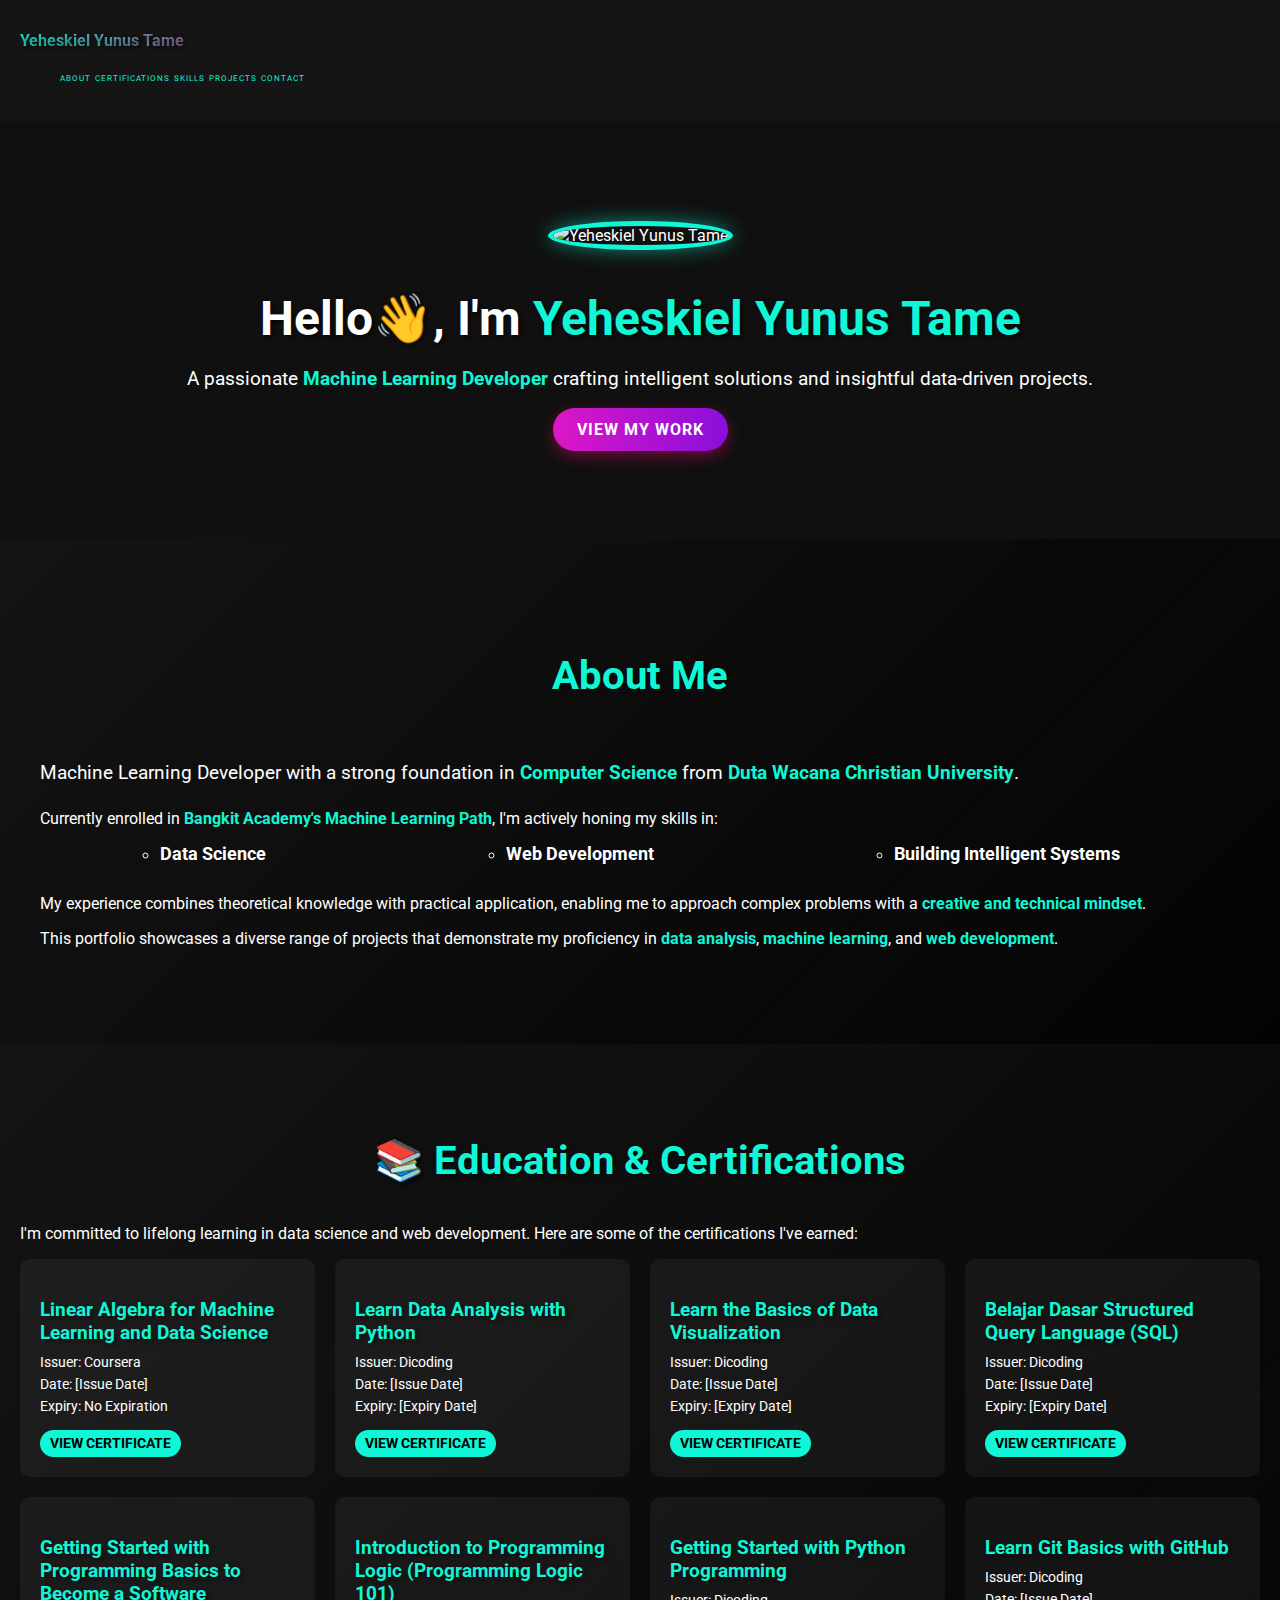
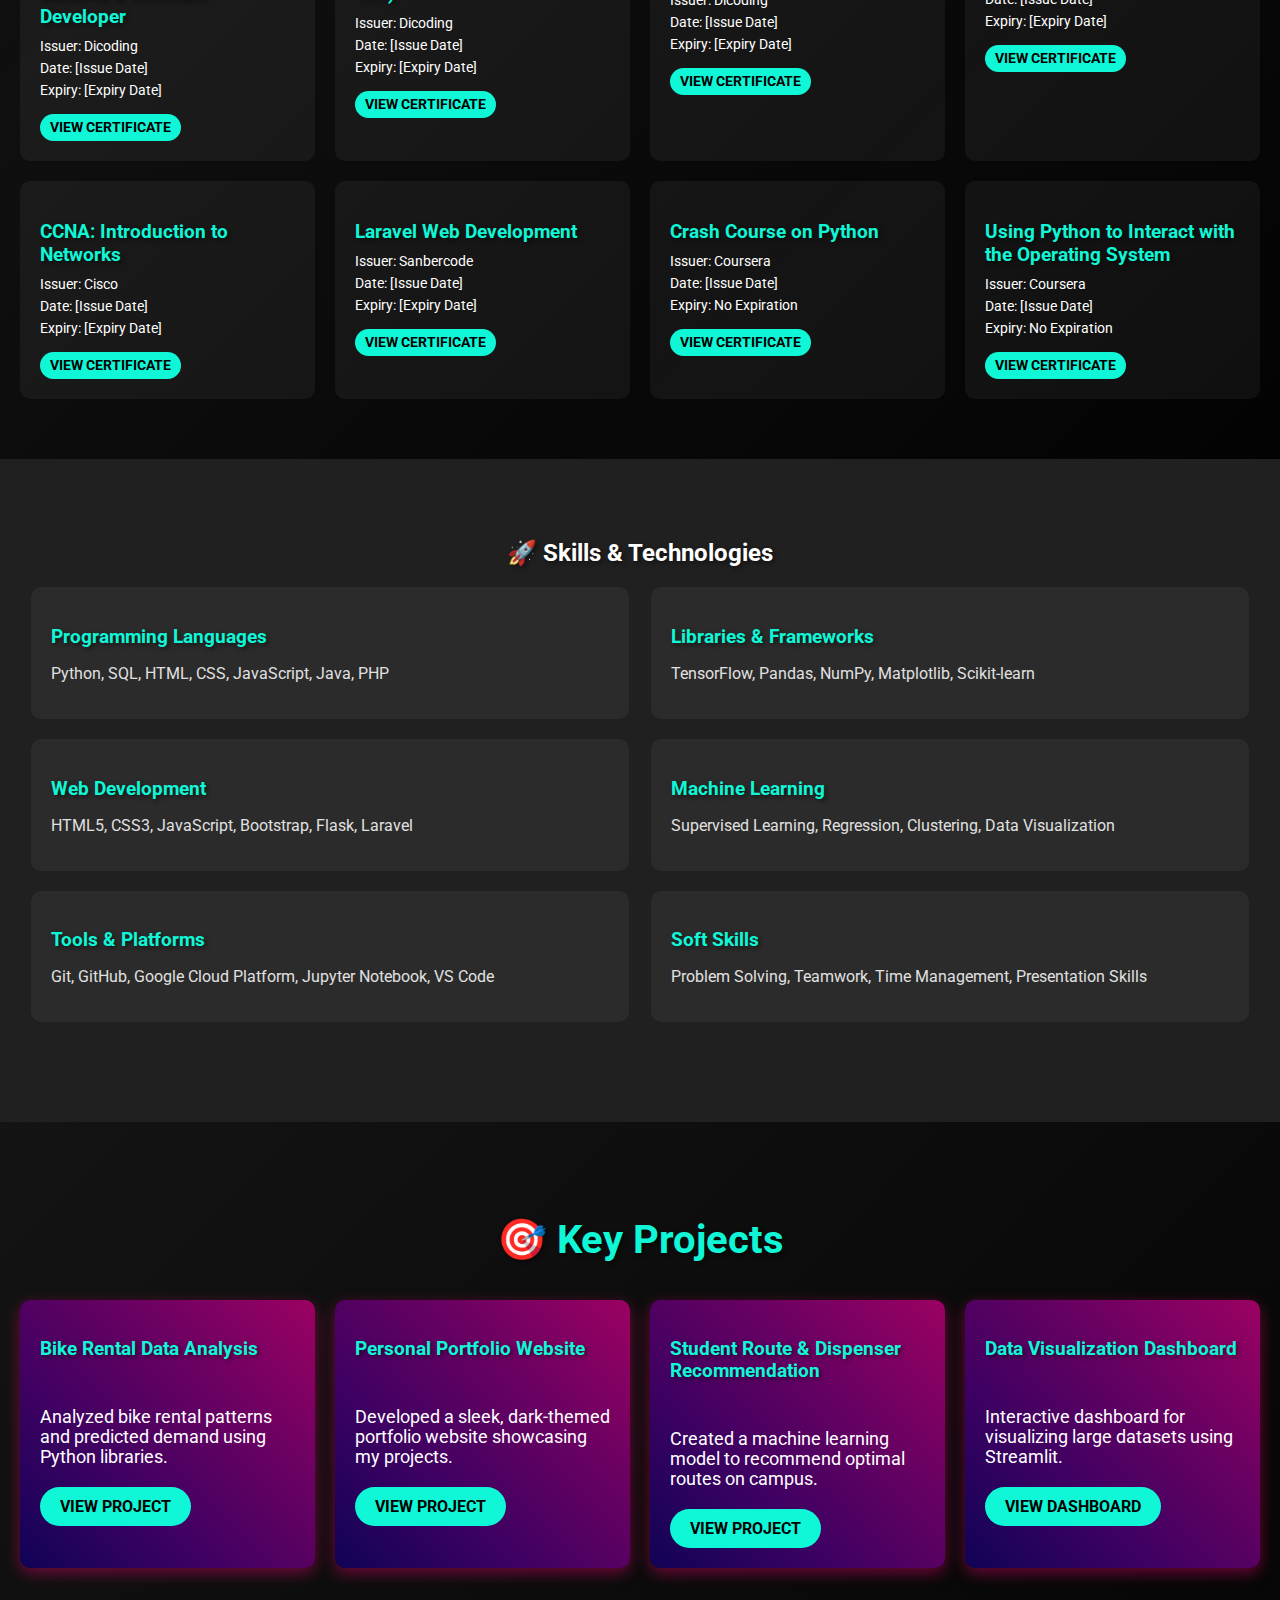
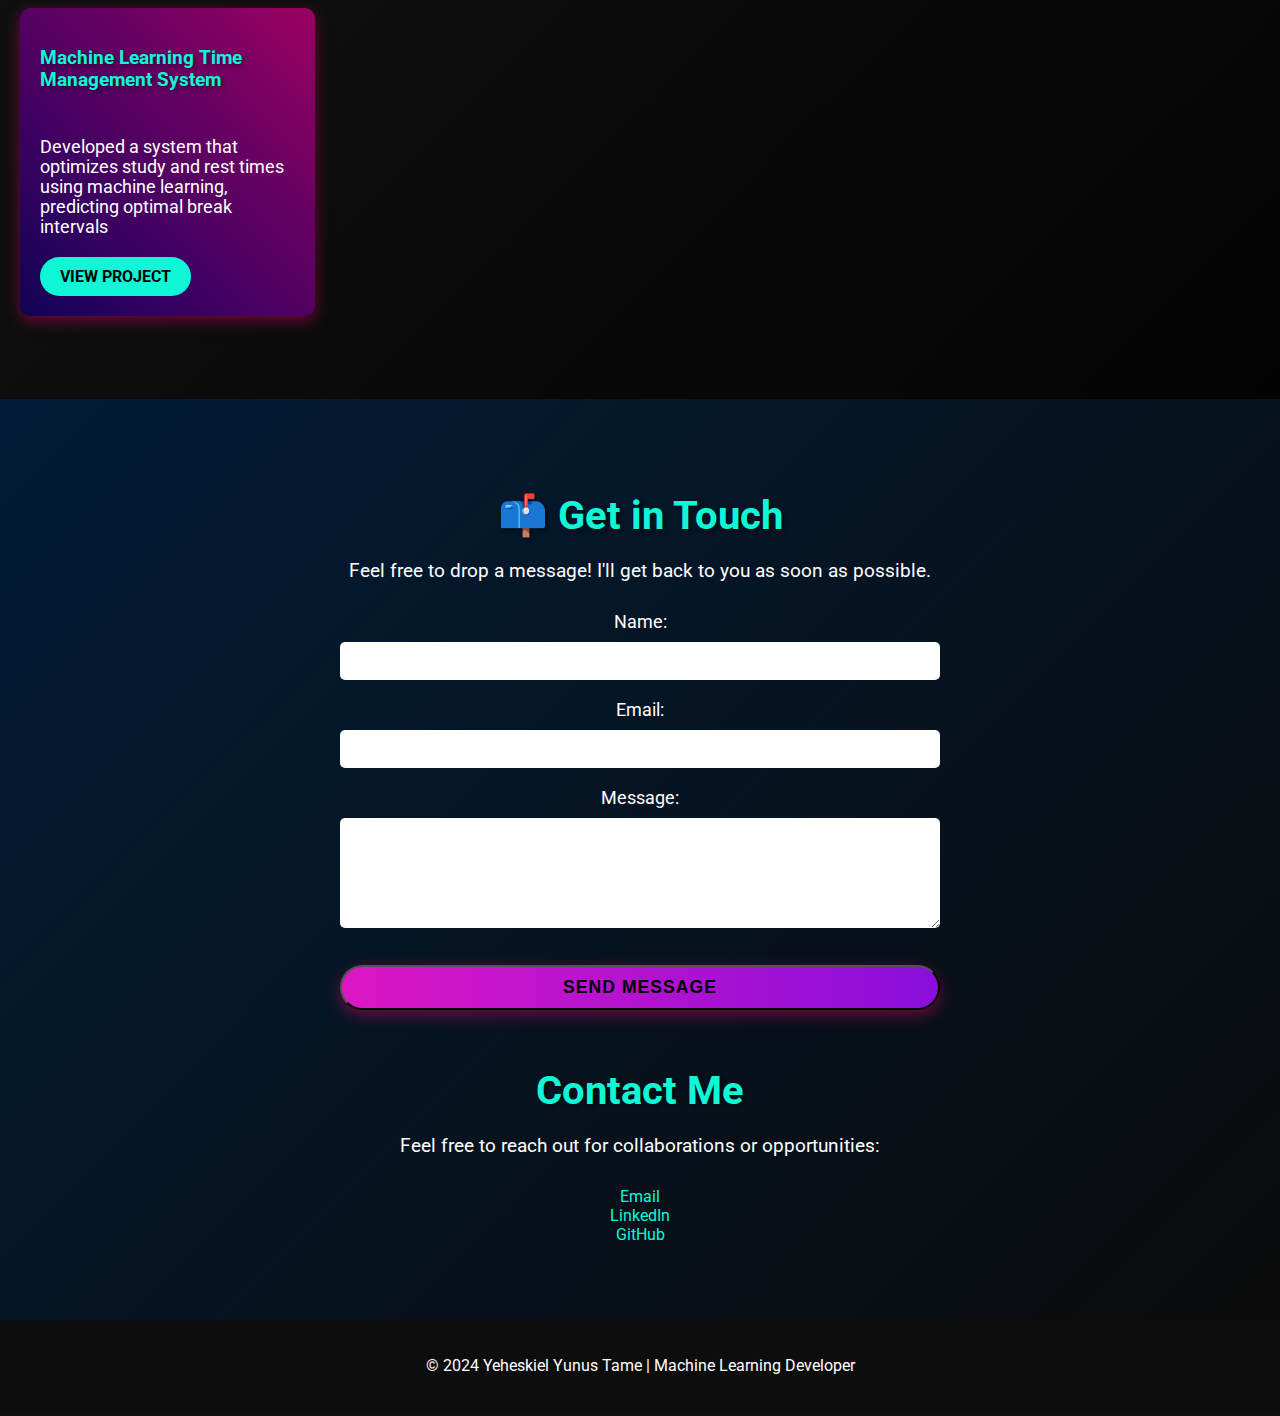
==== commit 6c9df4bc: "Finish Structur" ====
--- a/docs/index.html
+++ b/docs/index.html
@@ -1,6 +1,5 @@
 <!DOCTYPE html>
 <html lang="en">
-
 <head>
     <meta charset="UTF-8">
     <meta name="viewport" content="width=device-width, initial-scale=1.0">
@@ -9,269 +8,278 @@
     <link href="https://fonts.googleapis.com/css2?family=Roboto:wght@300;400;700&display=swap" rel="stylesheet">
     <script src="https://kit.fontawesome.com/your-fontawesome-kit.js" crossorigin="anonymous"></script>
 </head>
-
 <body>
-    <!-- Navigation Bar -->
     <header>
-        <nav>
-            <h1>Yeheskiel Yunus Tame</h1>
-            <ul>
-                <li><a href="#about">About |</a></li>
-                <li><a href="#skills"> Skills |</a></li>
-                <li><a href="#projects"> Projects |</a></li>
-                <li><a href="#contact"> Contact</a></li>
+        <nav class="container">
+            <div class="logo">
+                <h1>Yeheskiel Yunus Tame</h1>
+            </div>
+            <ul class="nav-links">
+                <li><a href="#about">About</a></li>
+                <li><a href="#certifications">Certifications</a></li>
+                <li><a href="#skills">Skills</a></li>
+                <li><a href="#projects">Projects</a></li>
+                <li><a href="#contact">Contact</a></li>
             </ul>
+            <div class="burger">
+                <div class="line1"></div>
+                <div class="line2"></div>
+                <div class="line3"></div>
+            </div>
         </nav>
     </header>
 
-    <!-- Hero Section -->
-    <section id="hero" class="dark-rgb-bg">
-        <div class="hero-content">
-            <div class="about-image">
-                <img src="https://github.com/yeheskieltame/Portofolio/blob/main/img/Kiel-profile.png?raw=true" alt="Yeheskiel Yunus Tame" class="profile-image">
-            </div>
-            <h2>Hello👋, I'm <span class="highlight">Yeheskiel Yunus Tame</span></h2>
-            <p>A passionate <span class="highlight">Machine Learning Developer</span> crafting intelligent solutions and
-                insightful data-driven projects.</p>
-            <a href="#projects" class="cta-button">View My Work</a>
-        </div>
-    </section>
-
-    <!-- About Section -->
-    <section id="about" class="section">
-        <div class="container about-container">
-            <h2 class="section-title">About Me</h2>
-            <div class="about-content">
-                <div class="about-text">
-                    <p class="highlight-text">Machine Learning Developer with a strong foundation in <span class="highlight">Computer Science</span> from <span class="highlight">Duta Wacana Christian University</span>.</p>
-                    <p>Currently enrolled in <span class="highlight">Bangkit Academy's Machine Learning Path</span>, I'm actively honing my skills in:</p>
-                    <ul class="skills-list">
-                        <li><i class="fas fa-chart-line"></i> Data Science</li>
-                        <li><i class="fas fa-code"></i> Web Development</li>
-                        <li><i class="fas fa-brain"></i> Building Intelligent Systems</li>
+    <main>
+        <section id="hero" class="dark-rgb-bg">
+            <div class="hero-content container">
+                <div class="hero-image">
+                    <img src="https://github.com/yeheskieltame/Portofolio/blob/main/img/Kiel-profile.png?raw=true" alt="Yeheskiel Yunus Tame" class="profile-image">
+                </div>
+                <div class="hero-text">
+                    <h2>Hello👋, I'm <span class="highlight">Yeheskiel Yunus Tame</span></h2>
+                    <p>A passionate <span class="highlight">Machine Learning Developer</span> crafting intelligent solutions and insightful data-driven projects.</p>
+                    <a href="#projects" class="cta-button">View My Work</a>
+                </div>
+            </div>
+        </section>
+
+        <section id="about" class="section">
+            <!-- About content here -->
+            <div class="container about-container">
+                <h2 class="section-title">About Me</h2>
+                <div class="about-content">
+                    <div class="about-text">
+                        <p class="highlight-text">Machine Learning Developer with a strong foundation in <span class="highlight">Computer Science</span> from <span class="highlight">Duta Wacana Christian University</span>.</p>
+                        <p>Currently enrolled in <span class="highlight">Bangkit Academy's Machine Learning Path</span>, I'm actively honing my skills in:</p>
+                        <ul class="skills-list">
+                            <li><i class="fas fa-chart-line"></i> Data Science</li>
+                            <li><i class="fas fa-code"></i> Web Development</li>
+                            <li><i class="fas fa-brain"></i> Building Intelligent Systems</li>
+                        </ul>
+                        <p>My experience combines theoretical knowledge with practical application, enabling me to approach complex problems with a <span class="highlight">creative and technical mindset</span>.</p>
+                        <p>This portfolio showcases a diverse range of projects that demonstrate my proficiency in <span class="highlight">data analysis</span>, <span class="highlight">machine learning</span>, and <span class="highlight">web development</span>.</p>
+                    </div>
+                </div>
+            </div>
+        </section>
+
+        <section id="certifications" class="section">
+            <!-- Certifications content here -->
+            <div class="container">
+                <h2>📚 Education & Certifications</h2>
+                <p>I'm committed to lifelong learning in data science and web development. Here are some of the certifications I've earned:</p>
+                <div class="certifications-grid">
+                    <div class="certification-card">
+                        <h3>Linear Algebra for Machine Learning and Data Science</h3>
+                        <p>Issuer: Coursera</p>
+                        <p>Date: [Issue Date]</p>
+                        <p>Expiry: No Expiration</p>
+                        <a href="https://www.coursera.org/account/accomplishments/verify/X1AKSP4V28QN" target="_blank">View Certificate</a>
+                    </div>
+                    <div class="certification-card">
+                        <h3>Learn Data Analysis with Python</h3>
+                        <p>Issuer: Dicoding</p>
+                        <p>Date: [Issue Date]</p>
+                        <p>Expiry: [Expiry Date]</p>
+                        <a href="https://www.dicoding.com/certificates/1OP84LG61ZQK" target="_blank">View Certificate</a>
+                    </div>
+                    <!-- Add more certification cards here -->
+                    <div class="certification-card">
+                        <h3>Learn the Basics of Data Visualization</h3>
+                        <p>Issuer: Dicoding</p>
+                        <p>Date: [Issue Date]</p>
+                        <p>Expiry: [Expiry Date]</p>
+                        <a href="https://www.dicoding.com/certificates/GRX54GKJYP0M" target="_blank">View Certificate</a>
+                    </div>
+                    <div class="certification-card">
+                        <h3>Belajar Dasar Structured Query Language (SQL)</h3>
+                        <p>Issuer: Dicoding</p>
+                        <p>Date: [Issue Date]</p>
+                        <p>Expiry: [Expiry Date]</p>
+                        <a href="https://www.dicoding.com/certificates/JMZV1234RXN9" target="_blank">View Certificate</a>
+                    </div>
+                    <div class="certification-card">
+                        <h3>Getting Started with Programming Basics to Become a Software Developer</h3>
+                        <p>Issuer: Dicoding</p>
+                        <p>Date: [Issue Date]</p>
+                        <p>Expiry: [Expiry Date]</p>
+                        <a href="https://www.dicoding.com/certificates/81P2N05WNXOY" target="_blank">View Certificate</a>
+                    </div>
+                    <div class="certification-card">
+                        <h3>Introduction to Programming Logic (Programming Logic 101)</h3>
+                        <p>Issuer: Dicoding</p>
+                        <p>Date: [Issue Date]</p>
+                        <p>Expiry: [Expiry Date]</p>
+                        <a href="https://www.dicoding.com/certificates/JLX17OVD6X72" target="_blank">View Certificate</a>
+                    </div>
+                    <div class="certification-card">
+                        <h3>Getting Started with Python Programming</h3>
+                        <p>Issuer: Dicoding</p>
+                        <p>Date: [Issue Date]</p>
+                        <p>Expiry: [Expiry Date]</p>
+                        <a href="https://www.dicoding.com/certificates/GRX54DW1YP0M" target="_blank">View Certificate</a>
+                    </div>
+                    <div class="certification-card">
+                        <h3>Learn Git Basics with GitHub</h3>
+                        <p>Issuer: Dicoding</p>
+                        <p>Date: [Issue Date]</p>
+                        <p>Expiry: [Expiry Date]</p>
+                        <a href="https://www.dicoding.com/certificates/JMZV3KO5JPN9" target="_blank">View Certificate</a>
+                    </div>
+                    <div class="certification-card">
+                        <h3>CCNA: Introduction to Networks</h3>
+                        <p>Issuer: Cisco</p>
+                        <p>Date: [Issue Date]</p>
+                        <p>Expiry: [Expiry Date]</p>
+                        <a href="#" target="_blank">View Certificate</a>
+                    </div>
+                    <div class="certification-card">
+                        <h3>Laravel Web Development</h3>
+                        <p>Issuer: Sanbercode</p>
+                        <p>Date: [Issue Date]</p>
+                        <p>Expiry: [Expiry Date]</p>
+                        <a href="https://sanbercode.com/certificate/in/c352b903-be13-445f-9aa7-3bc77f2ba2f3" target="_blank">View Certificate</a>
+                    </div>
+                    <div class="certification-card">
+                        <h3>Crash Course on Python</h3>
+                        <p>Issuer: Coursera</p>
+                        <p>Date: [Issue Date]</p>
+                        <p>Expiry: No Expiration</p>
+                        <a href="https://www.coursera.org/account/accomplishments/verify/S6KHEU5OCWWS" target="_blank">View Certificate</a>
+                    </div>
+                    <div class="certification-card">
+                        <h3>Using Python to Interact with the Operating System</h3>
+                        <p>Issuer: Coursera</p>
+                        <p>Date: [Issue Date]</p>
+                        <p>Expiry: No Expiration</p>
+                        <a href="https://www.coursera.org/account/accomplishments/verify/5D7M81TJ3QZ2" target="_blank">View Certificate</a>
+                    </div>
+                </div>
+            </div>
+        </section>
+
+        <section id="skills" class="dark-section section">
+            <!-- Skills content here -->
+            <div class="container">
+                <h2>🚀 Skills & Technologies</h2>
+                <div class="skills-list">
+                    <div class="skill-item">
+                        <h3>Programming Languages</h3>
+                        <p>Python, SQL, HTML, CSS, JavaScript, Java, PHP</p>
+                    </div>
+                    <div class="skill-item">
+                        <h3>Libraries & Frameworks</h3>
+                        <p>TensorFlow, Pandas, NumPy, Matplotlib, Scikit-learn</p>
+                    </div>
+                    <div class="skill-item">
+                        <h3>Web Development</h3>
+                        <p>HTML5, CSS3, JavaScript, Bootstrap, Flask, Laravel</p>
+                    </div>
+                    <div class="skill-item">
+                        <h3>Machine Learning</h3>
+                        <p>Supervised Learning, Regression, Clustering, Data Visualization</p>
+                    </div>
+                    <div class="skill-item">
+                        <h3>Tools & Platforms</h3>
+                        <p>Git, GitHub, Google Cloud Platform, Jupyter Notebook, VS Code</p>
+                    </div>
+                    <div class="skill-item">
+                        <h3>Soft Skills</h3>
+                        <p>Problem Solving, Teamwork, Time Management, Presentation Skills </p>
+                    </div>
+                </div>
+            </div>
+        </section>
+
+        <section id="projects" class="section">
+            <!-- Projects content here -->
+            <div class="container">
+                <h2>🎯 Key Projects</h2>
+                <div class="container-grid">
+    
+                    <div class="project-card">
+                        <h3>Bike Rental Data Analysis</h3>
+                        <img src="https://images.unsplash.com/photo-1560472354-b33ff0c44a43?q=80&w=3951&auto=format&fit=crop&ixlib=rb-4.0.3&ixid=M3wxMjA3fDB8MHxwaG90by1wYWdlfHx8fGVufDB8fHx8fA%3D%3D"
+                            alt="">
+                        <p>Analyzed bike rental patterns and predicted demand using Python libraries.</p>
+                        <a href="https://github.com/yeheskieltame/Project-Data-Analist.git" target="_blank">View Project</a>
+                    </div>
+    
+                    <div class="project-card">
+                        <h3>Personal Portfolio Website</h3>
+                        <img src="https://images.pexels.com/photos/356056/pexels-photo-356056.jpeg?auto=compress&cs=tinysrgb&w=1260&h=750&dpr=2" alt="">
+                        <p>Developed a sleek, dark-themed portfolio website showcasing my projects.</p>
+                        <a href="https://github.com/username/portfolio-website" target="_blank">View Project</a>
+                    </div>
+    
+                    <div class="project-card">
+                        <h3>Student Route & Dispenser Recommendation</h3>
+                        <img src="https://images.unsplash.com/photo-1599202889720-cd3c0833efa1?q=80&w=3869&auto=format&fit=crop&ixlib=rb-4.0.3&ixid=M3wxMjA3fDB8MHxwaG90by1wYWdlfHx8fGVufDB8fHx8fA%3D%3D"
+                            alt="">
+                        <p>Created a machine learning model to recommend optimal routes on campus.</p>
+                        <a href="https://github.com/yeheskieltame/rekomendasi_dispenser.git" target="_blank">View
+                            Project</a>
+                    </div>
+    
+                    <div class="project-card">
+                        <h3>Data Visualization Dashboard</h3>
+                        <img src="https://images.unsplash.com/photo-1551288049-bebda4e38f71?q=80&w=3870&auto=format&fit=crop&ixlib=rb-4.0.3&ixid=M3wxMjA3fDB8MHxwaG90by1wYWdlfHx8fGVufDB8fHx8fA%3D%3D"
+                            alt="">
+                        <p>Interactive dashboard for visualizing large datasets using Streamlit.</p>
+                        <a href="https://zsoeyhh3bvdl7bwvenk5ma.streamlit.app/" target="_blank">View Dashboard</a>
+                    </div>
+                    <div class="project-card">
+                        <h3>Machine Learning Time Management System</h3>
+                        <img src="https://plus.unsplash.com/premium_photo-1682124651258-410b25fa9dc0?q=80&w=3842&auto=format&fit=crop&ixlib=rb-4.0.3&ixid=M3wxMjA3fDB8MHxwaG90by1wYWdlfHx8fGVufDB8fHx8fA%3D%3D"
+                            alt="">
+                        <p>Developed a system that optimizes study and rest times using machine learning, predicting optimal
+                            break intervals</p>
+                        <a href="https://github.com/yeheskieltame/Time-Management-System.git" target="_blank">View
+                            Project</a>
+                    </div>
+                </div>
+            </div>
+        </section>
+
+        <section id="contact" class="dark-section section">
+            <!-- Contact content here -->
+            <div class="get-contac">
+                <div class="container">
+                    <h2>📫 Get in Touch</h2>
+                    <p>Feel free to drop a message! I'll get back to you as soon as possible.</p>
+                    
+                    <form action="send_email.php" method="POST" class="contact-form">
+                        <label for="name">Name:</label>
+                        <input type="text" id="name" name="name" required>
+            
+                        <label for="email">Email:</label>
+                        <input type="email" id="email" name="email" required>
+            
+                        <label for="message">Message:</label>
+                        <textarea id="message" name="message" rows="5" required></textarea>
+            
+                        <button type="submit" class="cta-button">Send Message</button>
+                    </form>
+                </div>
+                <div class="container">
+                    <h2>Contact Me</h2>
+                    <p>Feel free to reach out for collaborations or opportunities:</p>
+                    <ul>
+                        <li><a href="mailto:yeheskielyunustame13tame@gmail.com">Email</a>
+                        </li>
+                        <li><a href="https://www.linkedin.com/in/yeheskiel"
+                                target="_blank">LinkedIn</a></li>
+                        <li><a href="https://github.com/yeheskieltame" target="_blank">GitHub</a></li>
                     </ul>
-                    <p>My experience combines theoretical knowledge with practical application, enabling me to approach complex problems with a <span class="highlight">creative and technical mindset</span>.</p>
-                    <p>This portfolio showcases a diverse range of projects that demonstrate my proficiency in <span class="highlight">data analysis</span>, <span class="highlight">machine learning</span>, and <span class="highlight">web development</span>.</p>
-                </div>
-            </div>
-        </div>
-    </section>
-    <!-- Certifications Section -->
-    <section id="certifications" class="section">
-        <div class="container">
-            <h2>📚 Education & Certifications</h2>
-            <p>I'm committed to lifelong learning in data science and web development. Here are some of the certifications I've earned:</p>
-            <div class="certifications-grid">
-                <div class="certification-card">
-                    <h3>Linear Algebra for Machine Learning and Data Science</h3>
-                    <p>Issuer: Coursera</p>
-                    <p>Date: [Issue Date]</p>
-                    <p>Expiry: No Expiration</p>
-                    <a href="https://www.coursera.org/account/accomplishments/verify/X1AKSP4V28QN" target="_blank">View Certificate</a>
-                </div>
-                <div class="certification-card">
-                    <h3>Learn Data Analysis with Python</h3>
-                    <p>Issuer: Dicoding</p>
-                    <p>Date: [Issue Date]</p>
-                    <p>Expiry: [Expiry Date]</p>
-                    <a href="https://www.dicoding.com/certificates/1OP84LG61ZQK" target="_blank">View Certificate</a>
-                </div>
-                <!-- Add more certification cards here -->
-                <div class="certification-card">
-                    <h3>Learn the Basics of Data Visualization</h3>
-                    <p>Issuer: Dicoding</p>
-                    <p>Date: [Issue Date]</p>
-                    <p>Expiry: [Expiry Date]</p>
-                    <a href="https://www.dicoding.com/certificates/GRX54GKJYP0M" target="_blank">View Certificate</a>
-                </div>
-                <div class="certification-card">
-                    <h3>Belajar Dasar Structured Query Language (SQL)</h3>
-                    <p>Issuer: Dicoding</p>
-                    <p>Date: [Issue Date]</p>
-                    <p>Expiry: [Expiry Date]</p>
-                    <a href="https://www.dicoding.com/certificates/JMZV1234RXN9" target="_blank">View Certificate</a>
-                </div>
-                <div class="certification-card">
-                    <h3>Getting Started with Programming Basics to Become a Software Developer</h3>
-                    <p>Issuer: Dicoding</p>
-                    <p>Date: [Issue Date]</p>
-                    <p>Expiry: [Expiry Date]</p>
-                    <a href="https://www.dicoding.com/certificates/81P2N05WNXOY" target="_blank">View Certificate</a>
-                </div>
-                <div class="certification-card">
-                    <h3>Introduction to Programming Logic (Programming Logic 101)</h3>
-                    <p>Issuer: Dicoding</p>
-                    <p>Date: [Issue Date]</p>
-                    <p>Expiry: [Expiry Date]</p>
-                    <a href="https://www.dicoding.com/certificates/JLX17OVD6X72" target="_blank">View Certificate</a>
-                </div>
-                <div class="certification-card">
-                    <h3>Getting Started with Python Programming</h3>
-                    <p>Issuer: Dicoding</p>
-                    <p>Date: [Issue Date]</p>
-                    <p>Expiry: [Expiry Date]</p>
-                    <a href="https://www.dicoding.com/certificates/GRX54DW1YP0M" target="_blank">View Certificate</a>
-                </div>
-                <div class="certification-card">
-                    <h3>Learn Git Basics with GitHub</h3>
-                    <p>Issuer: Dicoding</p>
-                    <p>Date: [Issue Date]</p>
-                    <p>Expiry: [Expiry Date]</p>
-                    <a href="https://www.dicoding.com/certificates/JMZV3KO5JPN9" target="_blank">View Certificate</a>
-                </div>
-                <div class="certification-card">
-                    <h3>CCNA: Introduction to Networks</h3>
-                    <p>Issuer: Cisco</p>
-                    <p>Date: [Issue Date]</p>
-                    <p>Expiry: [Expiry Date]</p>
-                    <a href="#" target="_blank">View Certificate</a>
-                </div>
-                <div class="certification-card">
-                    <h3>Laravel Web Development</h3>
-                    <p>Issuer: Sanbercode</p>
-                    <p>Date: [Issue Date]</p>
-                    <p>Expiry: [Expiry Date]</p>
-                    <a href="https://sanbercode.com/certificate/in/c352b903-be13-445f-9aa7-3bc77f2ba2f3" target="_blank">View Certificate</a>
-                </div>
-                <div class="certification-card">
-                    <h3>Crash Course on Python</h3>
-                    <p>Issuer: Coursera</p>
-                    <p>Date: [Issue Date]</p>
-                    <p>Expiry: No Expiration</p>
-                    <a href="https://www.coursera.org/account/accomplishments/verify/S6KHEU5OCWWS" target="_blank">View Certificate</a>
-                </div>
-                <div class="certification-card">
-                    <h3>Using Python to Interact with the Operating System</h3>
-                    <p>Issuer: Coursera</p>
-                    <p>Date: [Issue Date]</p>
-                    <p>Expiry: No Expiration</p>
-                    <a href="https://www.coursera.org/account/accomplishments/verify/5D7M81TJ3QZ2" target="_blank">View Certificate</a>
-                </div>
-            </div>
-        </div>
-    </section>
-
-    <!-- Skills Section -->
-    <section id="skills" class="dark-section section">
-        <div class="container">
-            <h2>🚀 Skills & Technologies</h2>
-            <div class="skills-list">
-                <div class="skill-item">
-                    <h3>Programming Languages</h3>
-                    <p>Python, SQL, HTML, CSS, JavaScript, Java, PHP</p>
-                </div>
-                <div class="skill-item">
-                    <h3>Libraries & Frameworks</h3>
-                    <p>TensorFlow, Pandas, NumPy, Matplotlib, Scikit-learn</p>
-                </div>
-                <div class="skill-item">
-                    <h3>Web Development</h3>
-                    <p>HTML5, CSS3, JavaScript, Bootstrap, Flask, Laravel</p>
-                </div>
-                <div class="skill-item">
-                    <h3>Machine Learning</h3>
-                    <p>Supervised Learning, Regression, Clustering, Data Visualization</p>
-                </div>
-                <div class="skill-item">
-                    <h3>Tools & Platforms</h3>
-                    <p>Git, GitHub, Google Cloud Platform, Jupyter Notebook, VS Code</p>
-                </div>
-                <div class="skill-item">
-                    <h3>Soft Skills</h3>
-                    <p>Problem Solving, Teamwork, Time Management, Presentation Skills </p>
-                </div>
-            </div>
-        </div>
-    </section>
-
-    <!-- Projects Section -->
-    <section id="projects" class="section">
-        <div class="container">
-            <h2>🎯 Key Projects</h2>
-            <div class="container-grid">
-
-                <div class="project-card">
-                    <h3>Bike Rental Data Analysis</h3>
-                    <img src="https://images.unsplash.com/photo-1560472354-b33ff0c44a43?q=80&w=3951&auto=format&fit=crop&ixlib=rb-4.0.3&ixid=M3wxMjA3fDB8MHxwaG90by1wYWdlfHx8fGVufDB8fHx8fA%3D%3D"
-                        alt="">
-                    <p>Analyzed bike rental patterns and predicted demand using Python libraries.</p>
-                    <a href="https://github.com/yeheskieltame/Project-Data-Analist.git" target="_blank">View Project</a>
-                </div>
-
-                <div class="project-card">
-                    <h3>Personal Portfolio Website</h3>
-                    <img src="https://images.pexels.com/photos/356056/pexels-photo-356056.jpeg?auto=compress&cs=tinysrgb&w=1260&h=750&dpr=2" alt="">
-                    <p>Developed a sleek, dark-themed portfolio website showcasing my projects.</p>
-                    <a href="https://github.com/username/portfolio-website" target="_blank">View Project</a>
-                </div>
-
-                <div class="project-card">
-                    <h3>Student Route & Dispenser Recommendation</h3>
-                    <img src="https://images.unsplash.com/photo-1599202889720-cd3c0833efa1?q=80&w=3869&auto=format&fit=crop&ixlib=rb-4.0.3&ixid=M3wxMjA3fDB8MHxwaG90by1wYWdlfHx8fGVufDB8fHx8fA%3D%3D"
-                        alt="">
-                    <p>Created a machine learning model to recommend optimal routes on campus.</p>
-                    <a href="https://github.com/yeheskieltame/rekomendasi_dispenser.git" target="_blank">View
-                        Project</a>
-                </div>
-
-                <div class="project-card">
-                    <h3>Data Visualization Dashboard</h3>
-                    <img src="https://images.unsplash.com/photo-1551288049-bebda4e38f71?q=80&w=3870&auto=format&fit=crop&ixlib=rb-4.0.3&ixid=M3wxMjA3fDB8MHxwaG90by1wYWdlfHx8fGVufDB8fHx8fA%3D%3D"
-                        alt="">
-                    <p>Interactive dashboard for visualizing large datasets using Streamlit.</p>
-                    <a href="https://zsoeyhh3bvdl7bwvenk5ma.streamlit.app/" target="_blank">View Dashboard</a>
-                </div>
-                <div class="project-card">
-                    <h3>Machine Learning Time Management System</h3>
-                    <img src="https://plus.unsplash.com/premium_photo-1682124651258-410b25fa9dc0?q=80&w=3842&auto=format&fit=crop&ixlib=rb-4.0.3&ixid=M3wxMjA3fDB8MHxwaG90by1wYWdlfHx8fGVufDB8fHx8fA%3D%3D"
-                        alt="">
-                    <p>Developed a system that optimizes study and rest times using machine learning, predicting optimal
-                        break intervals</p>
-                    <a href="https://github.com/yeheskieltame/Time-Management-System.git" target="_blank">View
-                        Project</a>
-                </div>
-            </div>
-        </div>
-    </section>
-
-    
-    <!-- Get in Touch Section -->
-<section id="contact" class="dark-section section">
-    <div class="get-contac">
-    <div class="container">
-        <h2>📫 Get in Touch</h2>
-        <p>Feel free to drop a message! I'll get back to you as soon as possible.</p>
-        
-        <form action="send_email.php" method="POST" class="contact-form">
-            <label for="name">Name:</label>
-            <input type="text" id="name" name="name" required>
-
-            <label for="email">Email:</label>
-            <input type="email" id="email" name="email" required>
-
-            <label for="message">Message:</label>
-            <textarea id="message" name="message" rows="5" required></textarea>
-
-            <button type="submit" class="cta-button">Send Message</button>
-        </form>
-    </div>
-    <div class="container">
-        <h2>Contact Me</h2>
-        <p>Feel free to reach out for collaborations or opportunities:</p>
-        <ul>
-            <li><a href="mailto:yeheskielyunustame13tame@gmail.com">Email</a>
-            </li>
-            <li><a href="https://www.linkedin.com/in/yeheskiel"
-                    target="_blank">LinkedIn</a></li>
-            <li><a href="https://github.com/yeheskieltame" target="_blank">GitHub</a></li>
-        </ul>
-    </div>
-</div>
-
-    <!-- Footer -->
+                </div>
+                </div>
+        </section>
+    </main>
+
     <footer>
         <p>&copy; 2024 Yeheskiel Yunus Tame | Machine Learning Developer</p>
     </footer>
+
+    <script src="scripts.js"></script>
 </body>
-
 </html>
--- a/docs/styles.css
+++ b/docs/styles.css
@@ -469,7 +469,6 @@
   
     .profile-image {
       width: 20%;
-      height: 30rem;
-    }
-  }
-  
+    }
+  }
+  
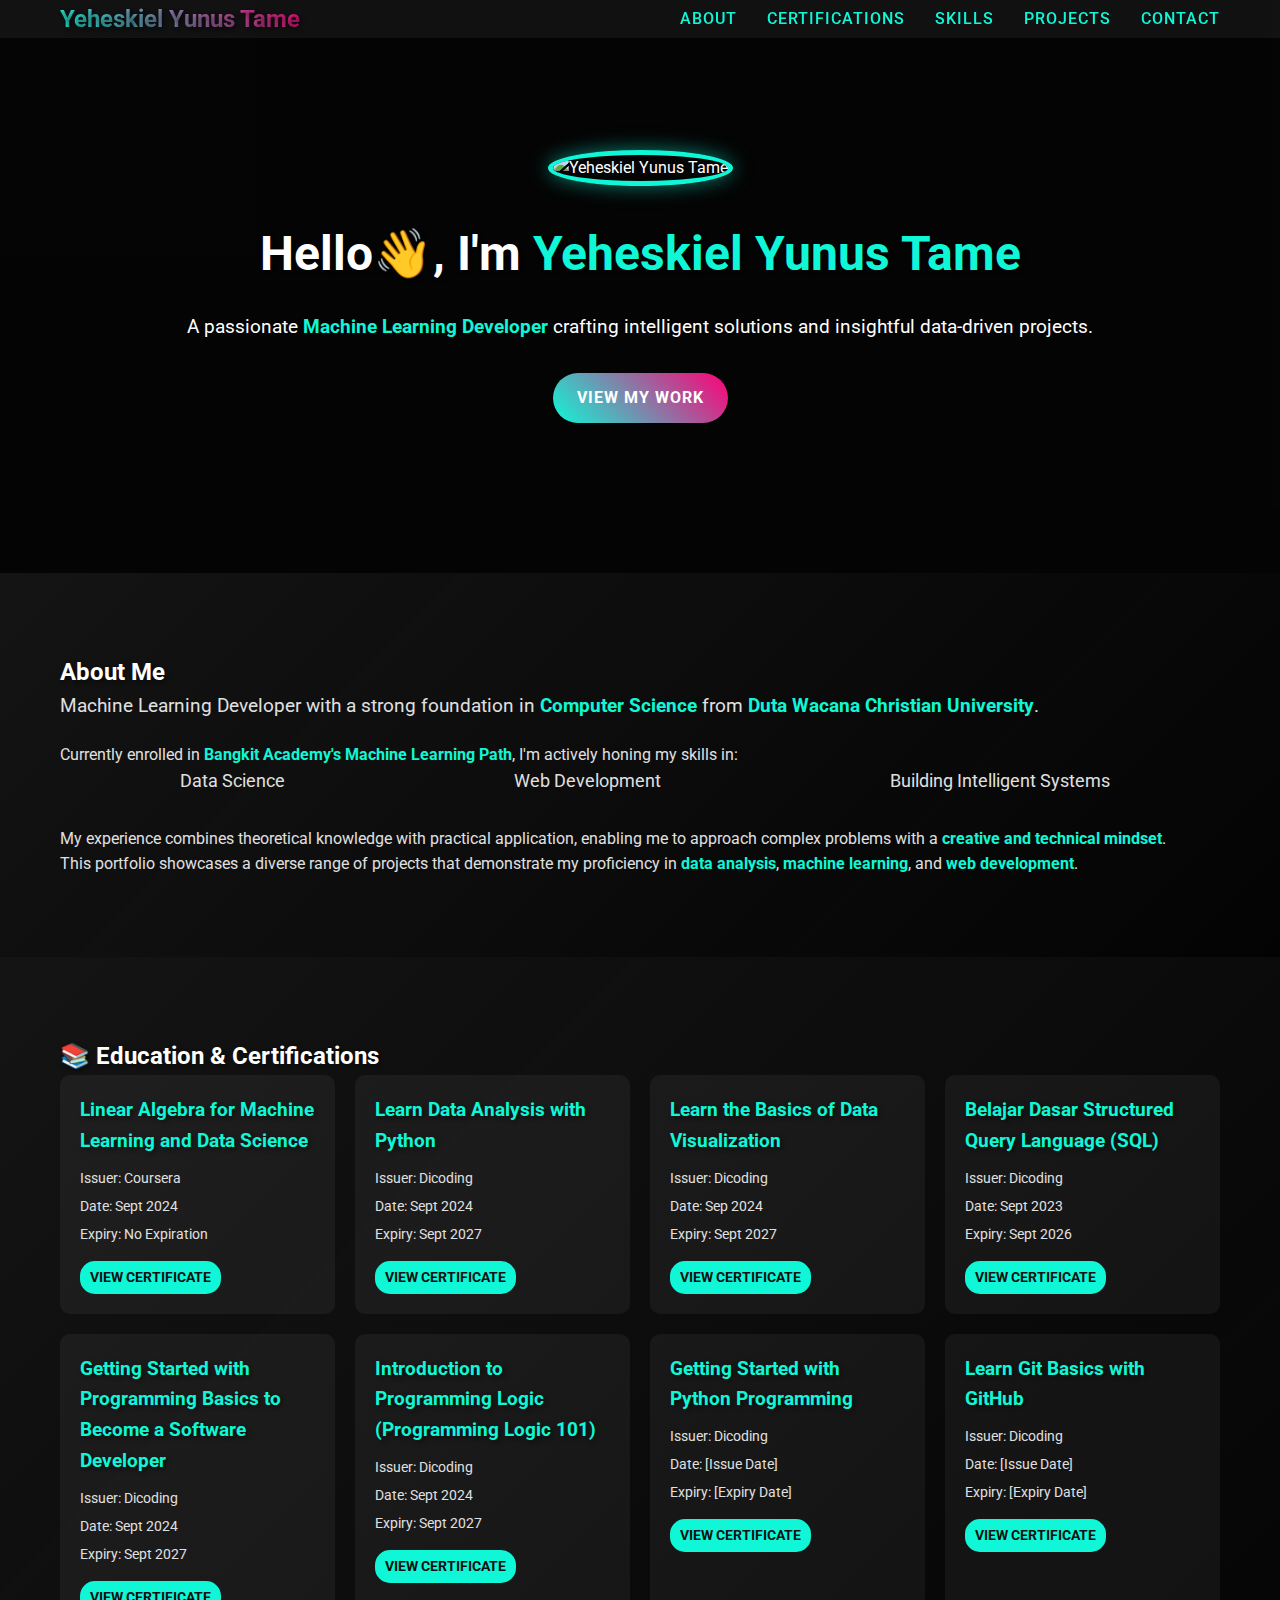
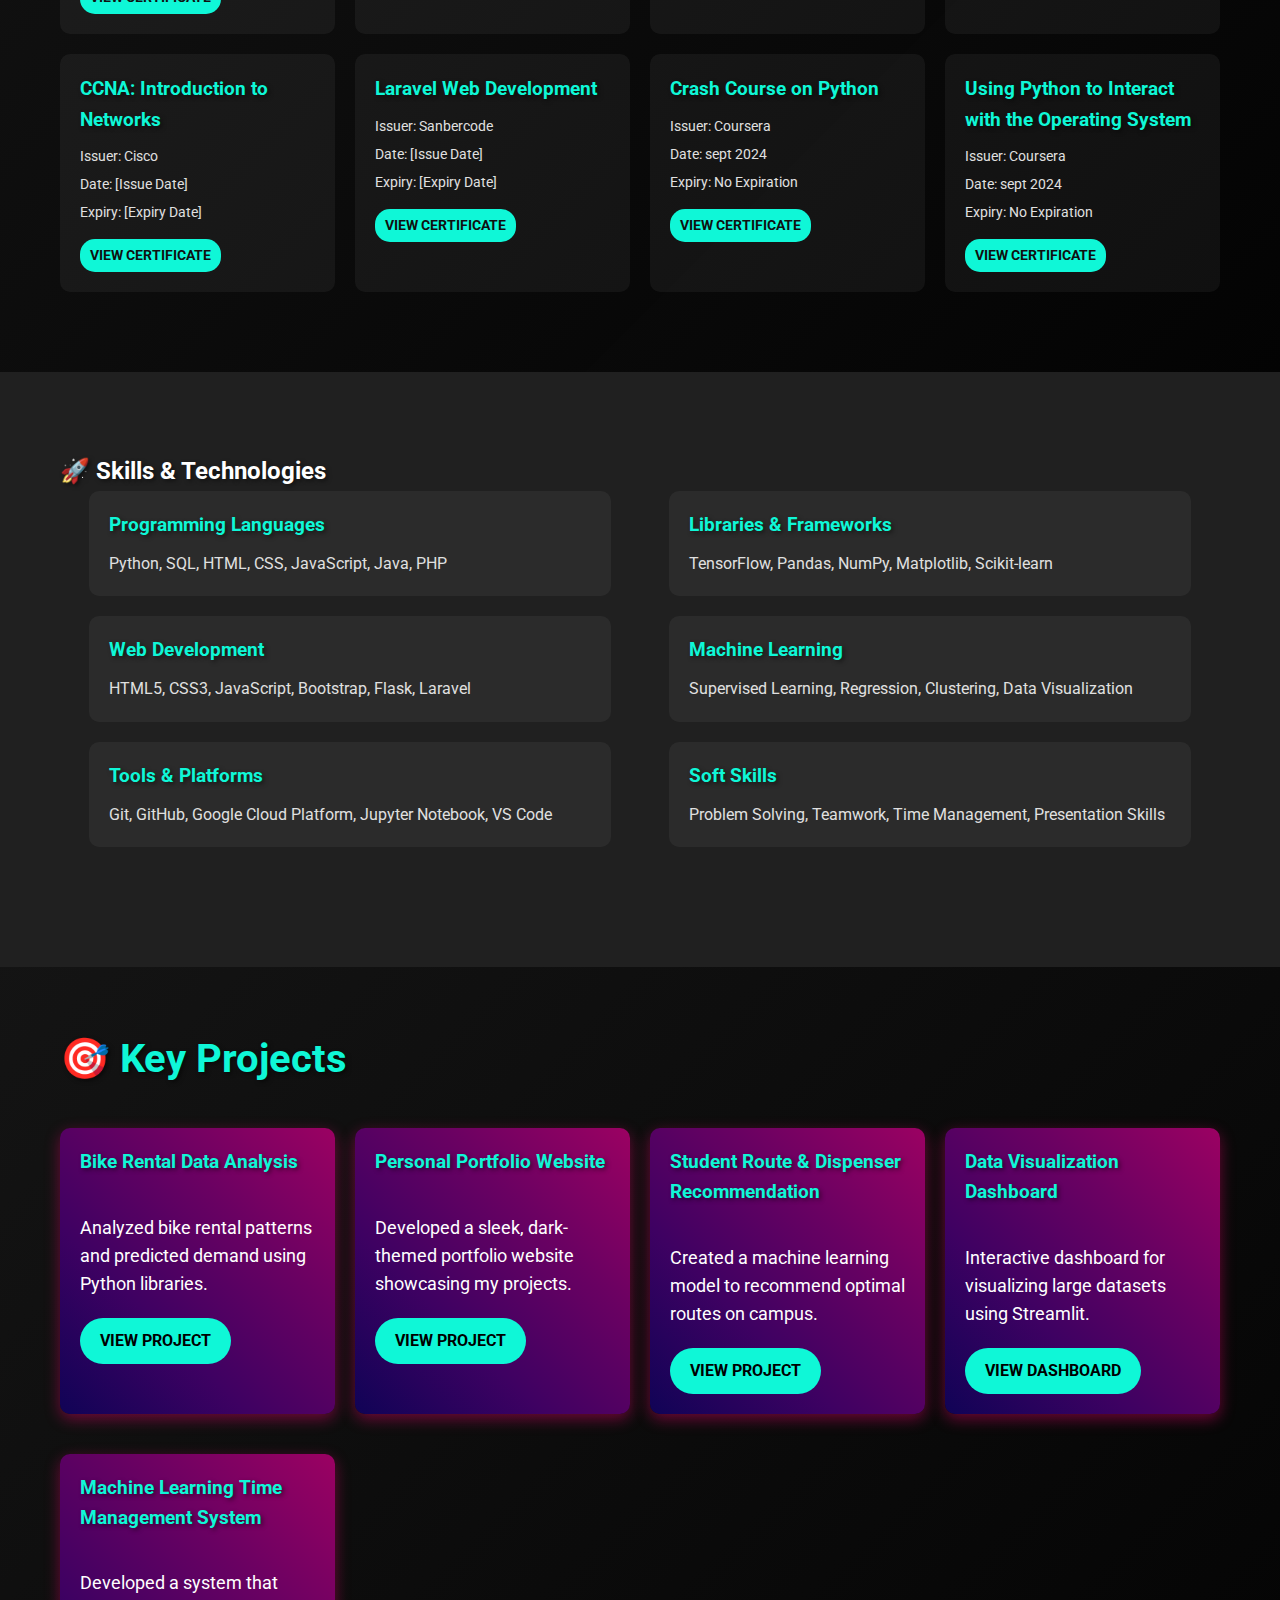
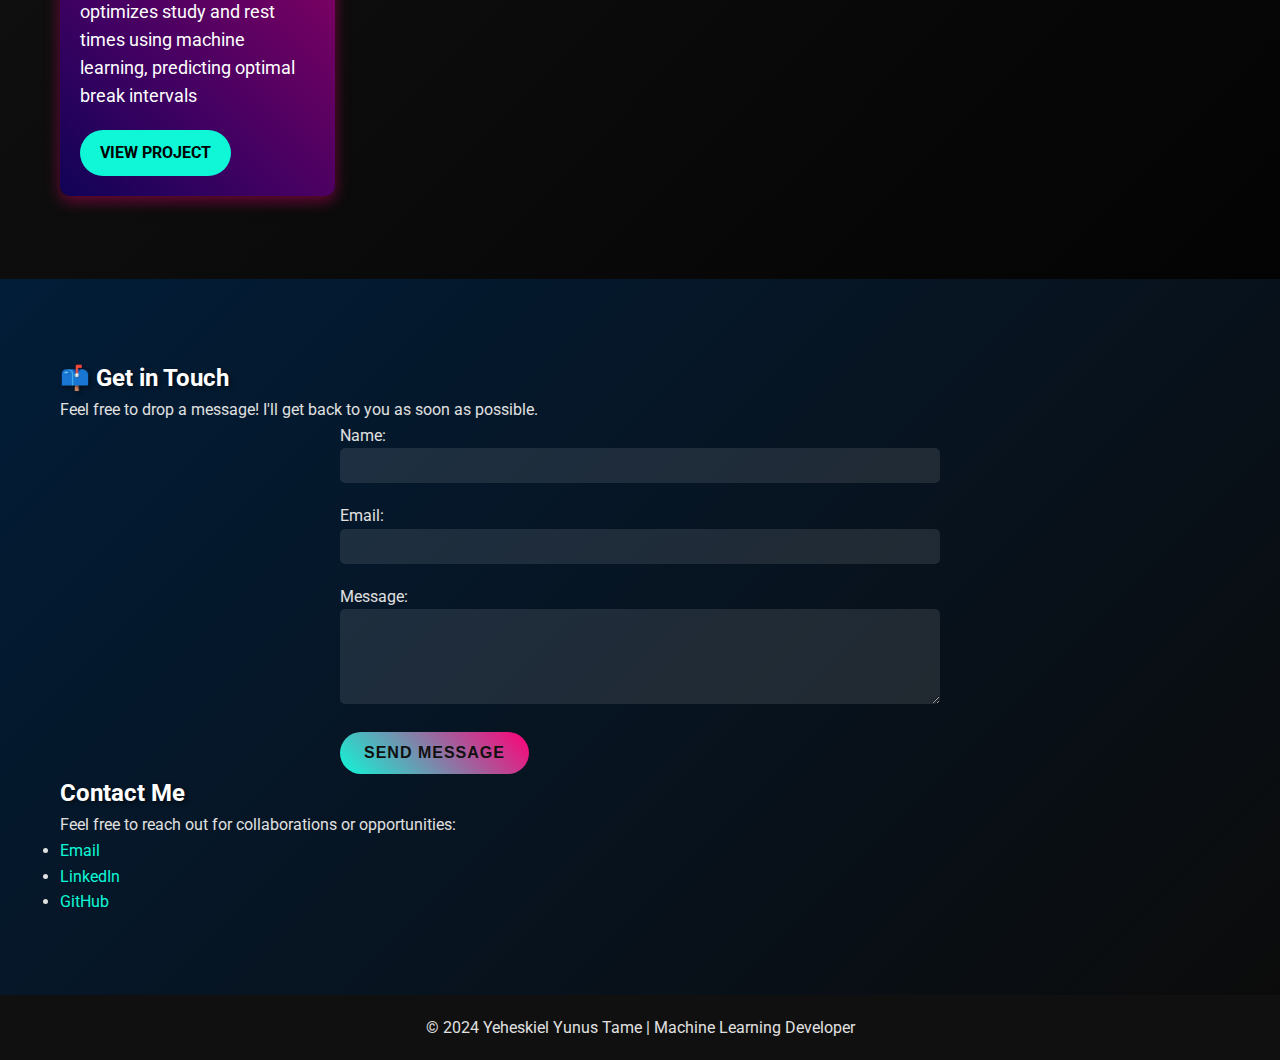
==== commit 1879a5cf: "Update index.html" ====
--- a/docs/index.html
+++ b/docs/index.html
@@ -67,49 +67,48 @@
             <!-- Certifications content here -->
             <div class="container">
                 <h2>📚 Education & Certifications</h2>
-                <p>I'm committed to lifelong learning in data science and web development. Here are some of the certifications I've earned:</p>
                 <div class="certifications-grid">
                     <div class="certification-card">
                         <h3>Linear Algebra for Machine Learning and Data Science</h3>
                         <p>Issuer: Coursera</p>
-                        <p>Date: [Issue Date]</p>
+                        <p>Date: Sept 2024</p>
                         <p>Expiry: No Expiration</p>
                         <a href="https://www.coursera.org/account/accomplishments/verify/X1AKSP4V28QN" target="_blank">View Certificate</a>
                     </div>
                     <div class="certification-card">
                         <h3>Learn Data Analysis with Python</h3>
                         <p>Issuer: Dicoding</p>
-                        <p>Date: [Issue Date]</p>
-                        <p>Expiry: [Expiry Date]</p>
+                        <p>Date: Sept 2024</p>
+                        <p>Expiry: Sept 2027</p>
                         <a href="https://www.dicoding.com/certificates/1OP84LG61ZQK" target="_blank">View Certificate</a>
                     </div>
                     <!-- Add more certification cards here -->
                     <div class="certification-card">
                         <h3>Learn the Basics of Data Visualization</h3>
                         <p>Issuer: Dicoding</p>
-                        <p>Date: [Issue Date]</p>
-                        <p>Expiry: [Expiry Date]</p>
+                        <p>Date: Sep 2024</p>
+                        <p>Expiry: Sept 2027</p>
                         <a href="https://www.dicoding.com/certificates/GRX54GKJYP0M" target="_blank">View Certificate</a>
                     </div>
                     <div class="certification-card">
                         <h3>Belajar Dasar Structured Query Language (SQL)</h3>
                         <p>Issuer: Dicoding</p>
-                        <p>Date: [Issue Date]</p>
-                        <p>Expiry: [Expiry Date]</p>
+                        <p>Date: Sept 2023</p>
+                        <p>Expiry: Sept 2026</p>
                         <a href="https://www.dicoding.com/certificates/JMZV1234RXN9" target="_blank">View Certificate</a>
                     </div>
                     <div class="certification-card">
                         <h3>Getting Started with Programming Basics to Become a Software Developer</h3>
                         <p>Issuer: Dicoding</p>
-                        <p>Date: [Issue Date]</p>
-                        <p>Expiry: [Expiry Date]</p>
+                        <p>Date: Sept 2024</p>
+                        <p>Expiry: Sept 2027</p>
                         <a href="https://www.dicoding.com/certificates/81P2N05WNXOY" target="_blank">View Certificate</a>
                     </div>
                     <div class="certification-card">
                         <h3>Introduction to Programming Logic (Programming Logic 101)</h3>
                         <p>Issuer: Dicoding</p>
-                        <p>Date: [Issue Date]</p>
-                        <p>Expiry: [Expiry Date]</p>
+                        <p>Date: Sept 2024</p>
+                        <p>Expiry: Sept 2027</p>
                         <a href="https://www.dicoding.com/certificates/JLX17OVD6X72" target="_blank">View Certificate</a>
                     </div>
                     <div class="certification-card">
@@ -143,14 +142,14 @@
                     <div class="certification-card">
                         <h3>Crash Course on Python</h3>
                         <p>Issuer: Coursera</p>
-                        <p>Date: [Issue Date]</p>
+                        <p>Date: sept 2024</p>
                         <p>Expiry: No Expiration</p>
                         <a href="https://www.coursera.org/account/accomplishments/verify/S6KHEU5OCWWS" target="_blank">View Certificate</a>
                     </div>
                     <div class="certification-card">
                         <h3>Using Python to Interact with the Operating System</h3>
                         <p>Issuer: Coursera</p>
-                        <p>Date: [Issue Date]</p>
+                        <p>Date: sept 2024</p>
                         <p>Expiry: No Expiration</p>
                         <a href="https://www.coursera.org/account/accomplishments/verify/5D7M81TJ3QZ2" target="_blank">View Certificate</a>
                     </div>
--- a/docs/styles.css
+++ b/docs/styles.css
@@ -1,154 +1,313 @@
-/* General */
-body {
+/* General Styles */
+:root {
+  --primary-color: #0ff7d7;
+  --secondary-color: #ff0077;
+  --bg-color: #101010;
+  --text-color: #e0e0e0;
+  --heading-color: #ffffff;
+  --dark-bg: #202020;
+}
+
+* {
   margin: 0;
   padding: 0;
+  box-sizing: border-box;
+}
+
+body {
   font-family: 'Roboto', sans-serif;
-  background-color: #101010;
-  color: #e0e0e0;
+  background-color: var(--bg-color);
+  color: var(--text-color);
+  line-height: 1.6;
+}
+
+.container {
+  max-width: 1200px;
+  margin: 0 auto;
+  padding: 0 20px;
 }
 
 h1, h2, h3 {
-  color: #ffffff;
+  color: var(--heading-color);
   text-shadow: 2px 2px 4px rgba(0, 0, 0, 0.5);
-}
-
-.section {
-  padding: 60px 20px;
 }
 
 a {
   text-decoration: none;
-  color: #0ff7d7;
+  color: var(--primary-color);
   transition: color 0.3s ease;
 }
 
 a:hover {
-  color: #ff0077;
-}
-.container h2{
-  text-align: center;
-}
-
-
- /* Header */
- header {
-  background-color: #151515;
-  padding: 20px;
+  color: var(--secondary-color);
+}
+
+.section {
+  padding: 80px 0;
+}
+
+.highlight {
+  color: var(--primary-color);
+  font-weight: bold;
+}
+
+/* Header Styles */
+header {
+  background-color: rgba(21, 21, 21, 0.8);
+  position: fixed;
+  width: 100%;
+  z-index: 1000;
+  transition: background-color 0.3s ease;
+}
+
+header.scrolled {
+  background-color: rgba(21, 21, 21, 0.95);
+}
+
+nav {
   display: flex;
   justify-content: space-between;
   align-items: center;
-}
-
-header nav h1 {
-  font-size: 100%;
-  font-weight: 100%;
-  background: linear-gradient(45deg, #0ff7d7, #ff0077);
+  padding: 20px 0;
+}
+
+.logo h1 {
+  font-size: 1.5rem;
+  background: linear-gradient(45deg, var(--primary-color), var(--secondary-color));
   -webkit-background-clip: text;
   -webkit-text-fill-color: transparent;
+}
+
+.nav-links {
   display: flex;
-}
-
-header ul {
-  list-style-type: none;
-}
-
-header ul li {
-  display: inline;
-}
-
-header ul li a {
-  font-size: 50%;
-  font-weight: 100%;
+  list-style: none;
+}
+
+.nav-links li {
+  margin-left: 30px;
+}
+
+.nav-links a {
+  font-size: 1rem;
+  font-weight: 500;
   text-transform: uppercase;
   letter-spacing: 1px;
-}
-
-
-  /* Hero Section */
-  .dark-rgb-bg {
-    position: relative;
-    background-image: url('https://images.pexels.com/photos/8721318/pexels-photo-8721318.jpeg?auto=compress&cs=tinysrgb&w=1260&h=750&dpr=2');
-    color: #ffffff;
-    padding: 100px 20px;
-    text-align: center;
-  }
-  
-  .hero-content h2 {
-    font-size: 3rem;
-    margin-bottom: 20px;
-    text-shadow: 2px 2px 4px rgba(0, 0, 0, 0.7);
-  }
-  
-  .hero-content p {
-    font-size: 1.2rem;
-    margin-bottom: 30px;
-  }
-  
-  .cta-button {
-    /* background: linear-gradient(45deg, #0ff7d7, #ff0077); */
-    background: linear-gradient(45deg, #2600ff, #0ff7d7);
-    transform: translateY(-3px);
-    box-shadow: 0 5px 15px rgba(255, 0, 119, 0.4);
-    padding: 12px 24px;
-    color: #ffffff;
-    border-radius: 25px;
-    font-weight: bold;
-    text-transform: uppercase;
-    letter-spacing: 1px;
-    transition: all 0.3s ease;
-
-  }
-  
-    /* RGB Animation Items */
-    @keyframes rgbEffect {
-      0% { background-position: 0% 50%; }
-      50% { background-position: 100% 50%; }
-      100% { background-position: 0% 50%; }
-    }
-    
-    .cta-button {
-      background: linear-gradient(270deg, #ff0000, #00ff00, #0000ff, #dc17c5);
-      background-size: 800% 800%;
-      animation: rgbEffect 10s ease infinite;
-    }
-  
-
-  /* Skills Section */
-  .dark-section {
-    background-color: #202020;
-  }
-  
-  .skills-list {
-    display: flex;
-    flex-wrap: wrap;
-    justify-content: space-around;
-  }
-  
-  .skill-item {
-    width: 45%;
-    margin-bottom: 20px;
-    padding: 20px;
-    background: rgba(255, 255, 255, 0.05);
-    border-radius: 10px;
-    transition: all 0.3s ease;
-  }
-  
-  .skill-item:hover {
-    transform: translateY(-5px);
-    box-shadow: 0 5px 15px rgba(15, 247, 215, 0.2);
-  }
-  
-  .skill-item h3 {
-    color: #0ff7d7;
-    margin-bottom: 10px;
-  }
-
-/* Footer */
-footer {
-  background-color: #0d0d0d;
+  position: relative;
+}
+
+.nav-links a::after {
+  content: '';
+  position: absolute;
+  bottom: -5px;
+  left: 0;
+  width: 0;
+  height: 2px;
+  background-color: var(--primary-color);
+  transition: width 0.3s ease;
+}
+
+.nav-links a:hover::after {
+  width: 100%;
+}
+
+.burger {
+  display: none;
+  cursor: pointer;
+}
+
+.burger div {
+  width: 25px;
+  height: 3px;
+  background-color: var(--primary-color);
+  margin: 5px;
+  transition: all 0.3s ease;
+}
+
+/* Hero Section */
+#hero {
+  background-image: url('https://images.pexels.com/photos/8721318/pexels-photo-8721318.jpeg?auto=compress&cs=tinysrgb&w=1260&h=750&dpr=2');
+  background-size: cover;
+  background-position: center;
+  color: var(--heading-color);
+  padding: 150px 0;
   text-align: center;
-  padding: 20px 0;
-  color: #fff;
+  position: relative;
+}
+
+#hero::before {
+  content: '';
+  position: absolute;
+  top: 0;
+  left: 0;
+  right: 0;
+  bottom: 0;
+  background: rgba(0, 0, 0, 0.7);
+}
+
+.hero-content {
+  position: relative;
+  z-index: 1;
+}
+
+.hero-image {
+  margin-bottom: 30px;
+}
+
+.profile-image {
+  width: 200px;
+  height: 200px;
+  border-radius: 50%;
+  border: 5px solid var(--primary-color);
+  box-shadow: 0 0 20px rgba(15, 247, 215, 0.5);
+}
+
+.hero-text h2 {
+  font-size: 3rem;
+  margin-bottom: 20px;
+  text-shadow: 2px 2px 4px rgba(0, 0, 0, 0.7);
+}
+
+.hero-text p {
+  font-size: 1.2rem;
+  margin-bottom: 30px;
+}
+
+.cta-button {
+  display: inline-block;
+  padding: 12px 24px;
+  background: linear-gradient(45deg, var(--primary-color), var(--secondary-color));
+  color: var(--heading-color);
+  border-radius: 25px;
+  font-weight: bold;
+  text-transform: uppercase;
+  letter-spacing: 1px;
+  transition: all 0.3s ease;
+}
+
+.cta-button:hover {
+  transform: translateY(-3px);
+  box-shadow: 0 5px 15px rgba(255, 0, 119, 0.4);
+}
+
+/* About Section */
+#about {
+  background: linear-gradient(135deg, rgba(20, 20, 20, 0.95), rgba(0, 0, 0, 0.8)), url('https://source.unsplash.com/featured/?technology,coding') no-repeat center center;
+  background-size: cover;
+}
+
+.about-content {
+  display: flex;
+  align-items: center;
+  gap: 40px;
+}
+
+.about-text {
+  flex: 2;
+}
+
+.highlight-text {
+  font-size: 1.2rem;
+  line-height: 1.6;
+  margin-bottom: 20px;
+}
+
+.skills-list {
+  list-style-type: none;
+  padding: 0;
+  margin-bottom: 20px;
+}
+
+.skills-list li {
+  margin-bottom: 10px;
+  font-size: 1.1rem;
+}
+
+.skills-list i {
+  margin-right: 10px;
+  color: var(--primary-color);
+}
+
+/* Certifications Section */
+#certifications {
+  background: linear-gradient(135deg, rgba(20, 20, 20, 0.95), rgba(0, 0, 0, 0.8)), url('https://source.unsplash.com/featured/?education,technology') no-repeat center center;
+  background-size: cover;
+}
+
+.certifications-grid {
+  display: grid;
+  grid-template-columns: repeat(auto-fit, minmax(250px, 1fr));
+  gap: 20px;
+}
+
+.certification-card {
+  background: rgba(255, 255, 255, 0.05);
+  padding: 20px;
+  border-radius: 10px;
+  transition: all 0.3s ease;
+}
+
+.certification-card:hover {
+  transform: translateY(-5px);
+  box-shadow: 0 5px 15px rgba(15, 247, 215, 0.2);
+}
+
+.certification-card h3 {
+  color: var(--primary-color);
+  margin-bottom: 10px;
+  font-size: 1.2rem;
+}
+
+.certification-card p {
+  margin: 5px 0;
+  font-size: 0.9rem;
+}
+
+.certification-card a {
+  display: inline-block;
+  margin-top: 10px;
+  padding: 5px 10px;
+  background-color: var(--primary-color);
+  border-radius: 15px;
+  color: var(--bg-color);
+  font-size: 0.9rem;
+  font-weight: bold;
+  text-transform: uppercase;
+  transition: background-color 0.3s ease;
+}
+
+.certification-card a:hover {
+  background-color: var(--secondary-color);
+  color: var(--heading-color);
+}
+
+/* Skills Section */
+#skills {
+  background-color: var(--dark-bg);
+}
+
+.skills-list {
+  display: flex;
+  flex-wrap: wrap;
+  justify-content: space-around;
+}
+
+.skill-item {
+  width: 45%;
+  margin-bottom: 20px;
+  padding: 20px;
+  background: rgba(255, 255, 255, 0.05);
+  border-radius: 10px;
+  transition: all 0.3s ease;
+}
+
+.skill-item:hover {
+  transform: translateY(-5px);
+  box-shadow: 0 5px 15px rgba(15, 247, 215, 0.2);
+}
+
+.skill-item h3 {
+  color: var(--primary-color);
+  margin-bottom: 10px;
 }
 
 /* Projects Section */
@@ -226,249 +385,183 @@
   border-radius: 10px;
 }
 
-  /* Education & Certifications Section */
-  
-  
-/* Get in Touch Section */
+/* Contact Section */
 #contact {
   background: linear-gradient(135deg, rgba(0, 30, 60, 0.9), rgba(10, 10, 10, 0.9)), url('https://source.unsplash.com/featured/?technology') no-repeat center center;
   background-size: cover;
-  color: #fff;
-  padding: 60px 20px;
-  text-align: center;
-  position: relative;
-}
-
-#contact h2 {
-  font-size: 2.5rem;
-  margin-bottom: 20px;
-  color: #0ff7d7;
-}
-
-#contact p {
-  margin-bottom: 30px;
-  font-size: 1.2rem;
 }
 
 .contact-form {
-  display: flex;
-  flex-direction: column;
   max-width: 600px;
   margin: 0 auto;
 }
 
-.contact-form label {
-  margin-bottom: 10px;
-  font-size: 1.1rem;
-}
-
-.contact-form input, 
+.contact-form input,
 .contact-form textarea {
+  width: 100%;
   padding: 10px;
   margin-bottom: 20px;
   border: none;
   border-radius: 5px;
+  background-color: rgba(255, 255, 255, 0.1);
+  color: var(--text-color);
+}
+
+.contact-form input::placeholder,
+.contact-form textarea::placeholder {
+  color: rgba(224, 224, 224, 0.7);
+}
+
+.contact-form button {
+  background-color: var(--primary-color);
+  color: var(--bg-color);
+  border: none;
+  padding: 12px 24px;
+  border-radius: 25px;
+  cursor: pointer;
   font-size: 1rem;
-}
-
-.contact-form button {
-  background-color: #0ff7d7;
-  padding: 10px 20px;
-  color: #000000;
-  border-radius: 25px;
-  margin-top: 20px;
-  cursor: pointer;
-  font-size: 1.1rem;
-}
-
-.contact-form button:hover {
-  background-color: #ff0077;
-  color: #ffffff;
-}
-/* Container untuk grid contac */
-.get-contac {
-  display: grid;
-  grid-template-columns: 1fr; /* Default 1 kolom */
-  gap: 20px;
-}
-
-#contact ul {
-  list-style-type: none;
-  padding: 0;
-}
-
-#contact ul li a {
-  color: #0ff7d7;
-  text-decoration: none;
-  transition: color 0.3s ease;
-}
-
-#contact ul li a:hover {
-  color: #ff0077;
-} 
-
-/* Certifications Section */
-#certifications {
-  background: linear-gradient(135deg, rgba(20, 20, 20, 0.95), rgba(0, 0, 0, 0.8)), url('https://source.unsplash.com/featured/?education,technology') no-repeat center center;
-  background-size: cover;
-  color: #fff;
-  padding: 60px 20px;
-}
-
-#certifications h2 {
-  font-size: 2.5rem;
-  margin-bottom: 40px;
-  color: #0ff7d7;
-  text-align: center;
-}
-
-.certifications-grid {
-  display: grid;
-  grid-template-columns: repeat(auto-fit, minmax(250px, 1fr));
-  gap: 20px;
-}
-
-.certification-card {
-  background: rgba(255, 255, 255, 0.05);
-  padding: 20px;
-  border-radius: 10px;
-  transition: all 0.3s ease;
-}
-
-.certification-card:hover {
-  transform: translateY(-5px);
-  box-shadow: 0 5px 15px rgba(15, 247, 215, 0.2);
-}
-
-.certification-card h3 {
-  color: #0ff7d7;
-  margin-bottom: 10px;
-  font-size: 1.2rem;
-}
-
-.certification-card p {
-  margin: 5px 0;
-  font-size: 0.9rem;
-}
-
-.certification-card a {
-  display: inline-block;
-  margin-top: 10px;
-  padding: 5px 10px;
-  background-color: #0ff7d7;
-  border-radius: 15px;
-  color: #000;
-  font-size: 0.9rem;
   font-weight: bold;
   text-transform: uppercase;
   transition: background-color 0.3s ease;
 }
 
-.certification-card a:hover {
-  background-color: #ff0077;
-  color: #fff;
-}
-
-  /* Responsive Design */
-  @media (max-width: 768px) {
-    .education-grid, .container-grid, .get-contac {
+.contact-form button:hover {
+  background-color: var(--secondary-color);
+}
+
+.contact-info {
+  margin-top: 40px;
+  text-align: center;
+}
+
+.contact-info ul {
+  list-style-type: none;
+  padding: 0;
+}
+
+.contact-info li {
+  margin-bottom: 10px;
+}
+
+.contact-info i {
+  margin-right: 10px;
+  color: var(--primary-color);
+}
+
+/* Footer */
+footer {
+  background-color: var(--bg-color);
+  text-align: center;
+  padding: 20px 0;
+  color: var(--text-color);
+}
+
+/* Responsive Design */
+@media screen and (max-width: 768px) {
+  .nav-links {
+      position: fixed;
+      right: 0;
+      height: 100vh;
+      top: 0;
+      background-color: rgba(21, 21, 21, 0.95);
+      display: flex;
+      flex-direction: column;
+      align-items: center;
+      width: 50%;
+      transform: translateX(100%);
+      transition: transform 0.5s ease-in;
+      justify-content: center;
+  }
+
+  .nav-links li {
+      opacity: 0;
+      margin: 20px 0;
+  }
+
+  .burger {
+      display: block;
+      z-index: 2;
+  }
+
+  .nav-active {
+      transform: translateX(0%);
+  }
+
+  @keyframes navLinkFade {
+      from {
+          opacity: 0;
+          transform: translateX(50px);
+      }
+      to {
+          opacity: 1;
+          transform: translateX(0);
+      }
+  }
+
+  .toggle .line1 {
+      transform: rotate(-45deg) translate(-5px, 6px);
+  }
+
+  .toggle .line2 {
+      opacity: 0;
+  }
+
+  .toggle .line3 {
+      transform: rotate(45deg) translate(-5px, -6px);
+  }
+
+  .hero-text h2 {
+      font-size: 2rem;
+  }
+
+  .hero-text p {
+      font-size: 1rem;
+  }
+
+  .profile-image {
+      width: 150px;
+      height: 150px;
+  }
+
+  .about-content,
+  .skills-list {
+      flex-direction: column;
+  }
+
+  .skill-item {
+      width: 100%;
+  }
+
+  .projects-grid {
       grid-template-columns: 1fr;
-    }
-    
-    .skill-item {
-      width: 100%;
-    }
-  }
-  
-  @media (min-width: 769px) and (max-width: 1200px) {
-    .container-grid, .get-contac {
-      grid-template-columns: 1fr 1fr;
-    }
-  }
-  
-  @media (min-width: 1201px) {
-    .container-grid {
-      grid-template-columns: 1fr 1fr 1fr 1fr;
-    }
-  }
-
-  /* About Section */
-  #about {
-    background: linear-gradient(135deg, rgba(20, 20, 20, 0.95), rgba(0, 0, 0, 0.8)), url('https://source.unsplash.com/featured/?technology,coding') no-repeat center center;
-    background-size: cover;
-    color: #fff;
-    padding: 80px 0;
-  }
-  
-  .about-container {
-    max-width: 1200px;
-    margin: 0 auto;
-    padding: 0 20px;
-  }
-  
-  .section-title {
-    font-size: 2.5rem;
-    text-align: center;
-    margin-bottom: 40px;
-    color: #0ff7d7;
-    text-shadow: 2px 2px 4px rgba(0, 0, 0, 0.5);
-  }
-  
-  .about-content {
-    display: flex;
-    align-items: center;
-    gap: 40px;
-  }
-  
-  .about-image {
-    flex: 1;
-    text-align: center;
-  }
-  
-  .profile-image {
-    width: 300px;
-    height: 300px;
-    border-radius: 50%;
-    border: 5px solid #0ff7d7;
-    box-shadow: 0 0 20px rgba(15, 247, 215, 0.5);
-  }
-  
-  .about-text {
-    flex: 2;
-  }
-  
-  .highlight-text {
-    font-size: 1.2rem;
-    line-height: 1.6;
-    margin-bottom: 20px;
-  }
- 
-  
-  .highlight {
-    color: #0ff7d7;
-    font-weight: bold;
-  }
-  
-  .skills-list {
-    list-style-type:circle;
-    padding: 0;
-    margin-bottom: 20px;
-  }
-  
-  .skills-list li {
-    margin-bottom: 10px;
-    font-size: 1.1rem;
-    font-weight: bold;
-  }
-  @media (max-width: 768px) {
-    .profile-image {
-      width: 50%;
-    }
-  }
-  @media (min-width: 768px) {
-  
-    .profile-image {
-      width: 20%;
-    }
-  }
-  
+  }
+}
+@media (min-width: 1201px) {
+  .container-grid {
+    grid-template-columns: 1fr 1fr 1fr 1fr;
+  }
+}
+
+/* Animations */
+@keyframes fadeIn {
+  from {
+      opacity: 0;
+      transform: translateY(20px);
+  }
+  to {
+      opacity: 1;
+      transform: translateY(0);
+  }
+}
+
+.fade-in {
+  animation: fadeIn 1s ease-out;
+}
+
+/* RGB Animation for CTA Button */
+@keyframes rgbEffect {
+  0% { background-position: 0% 50%; }
+  50% { background-position: 100% 50%; }
+  100% { background-position: 0%;
+  }
+}
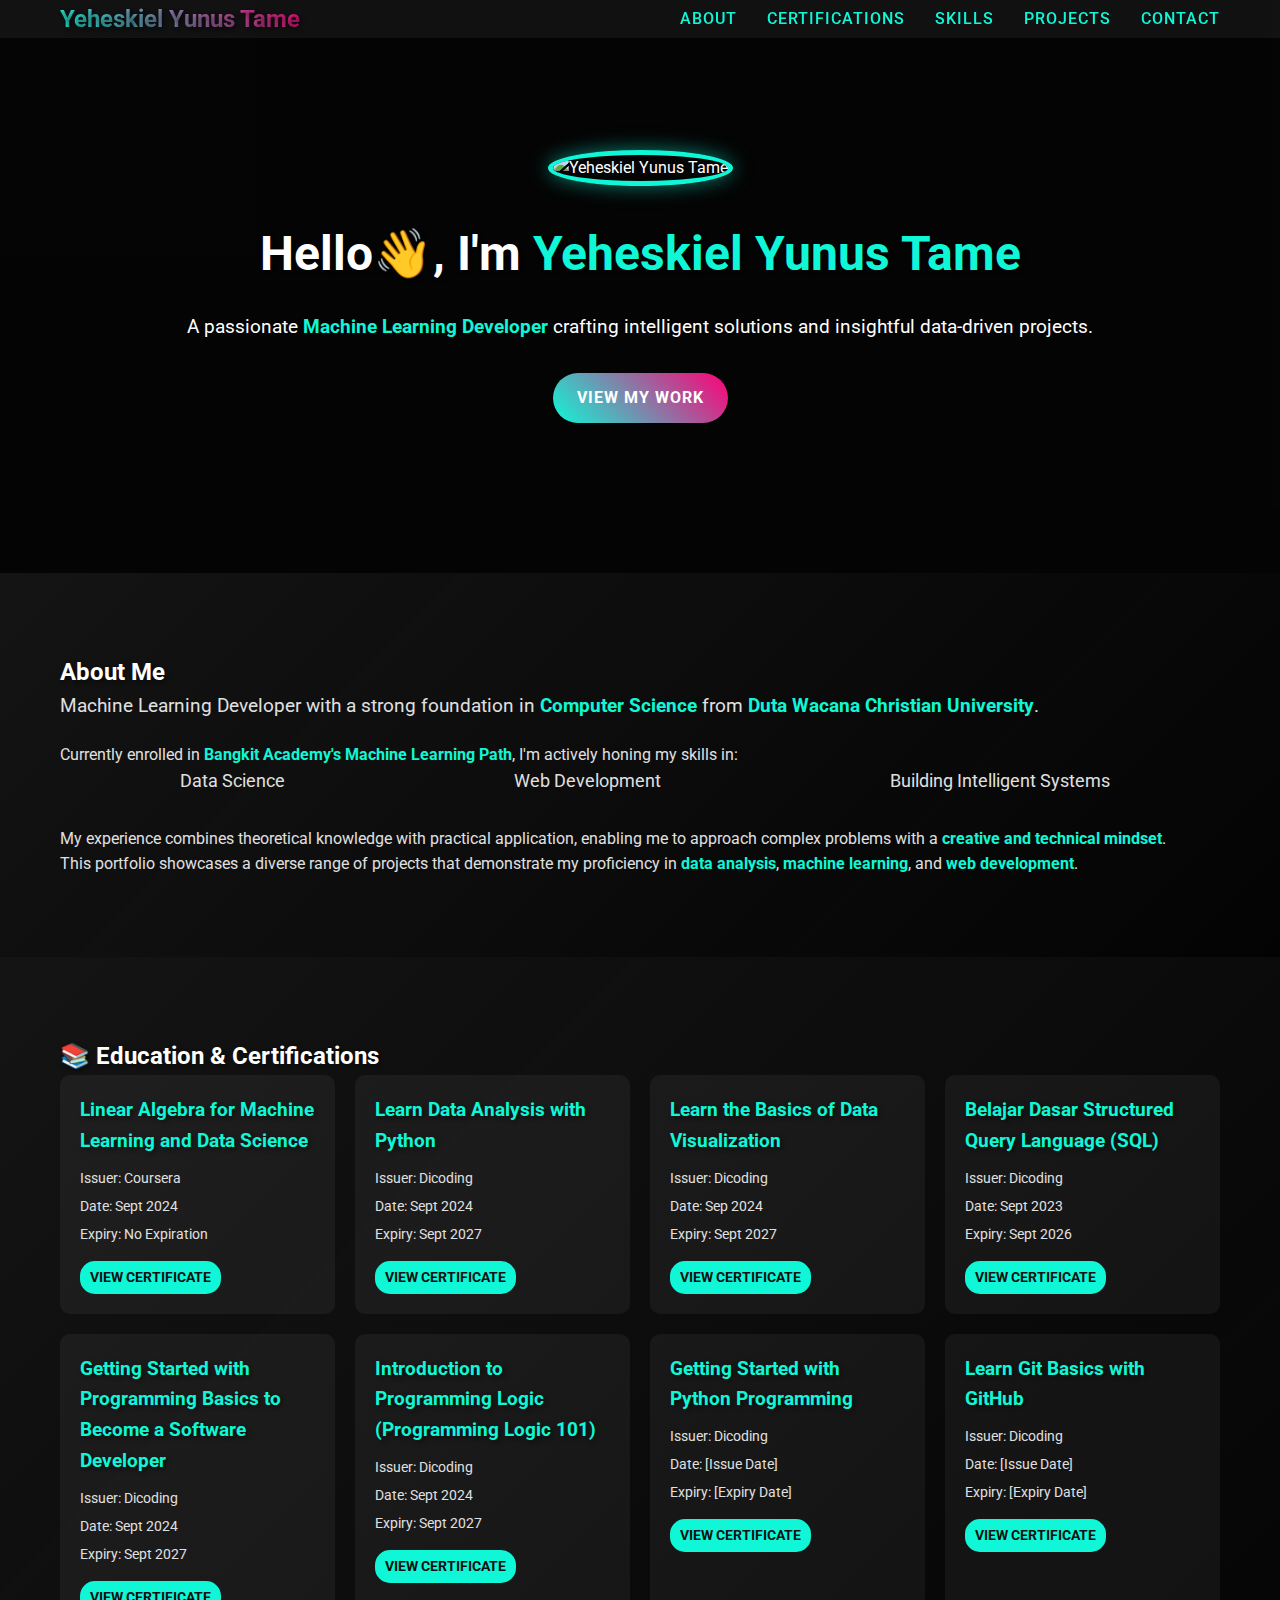
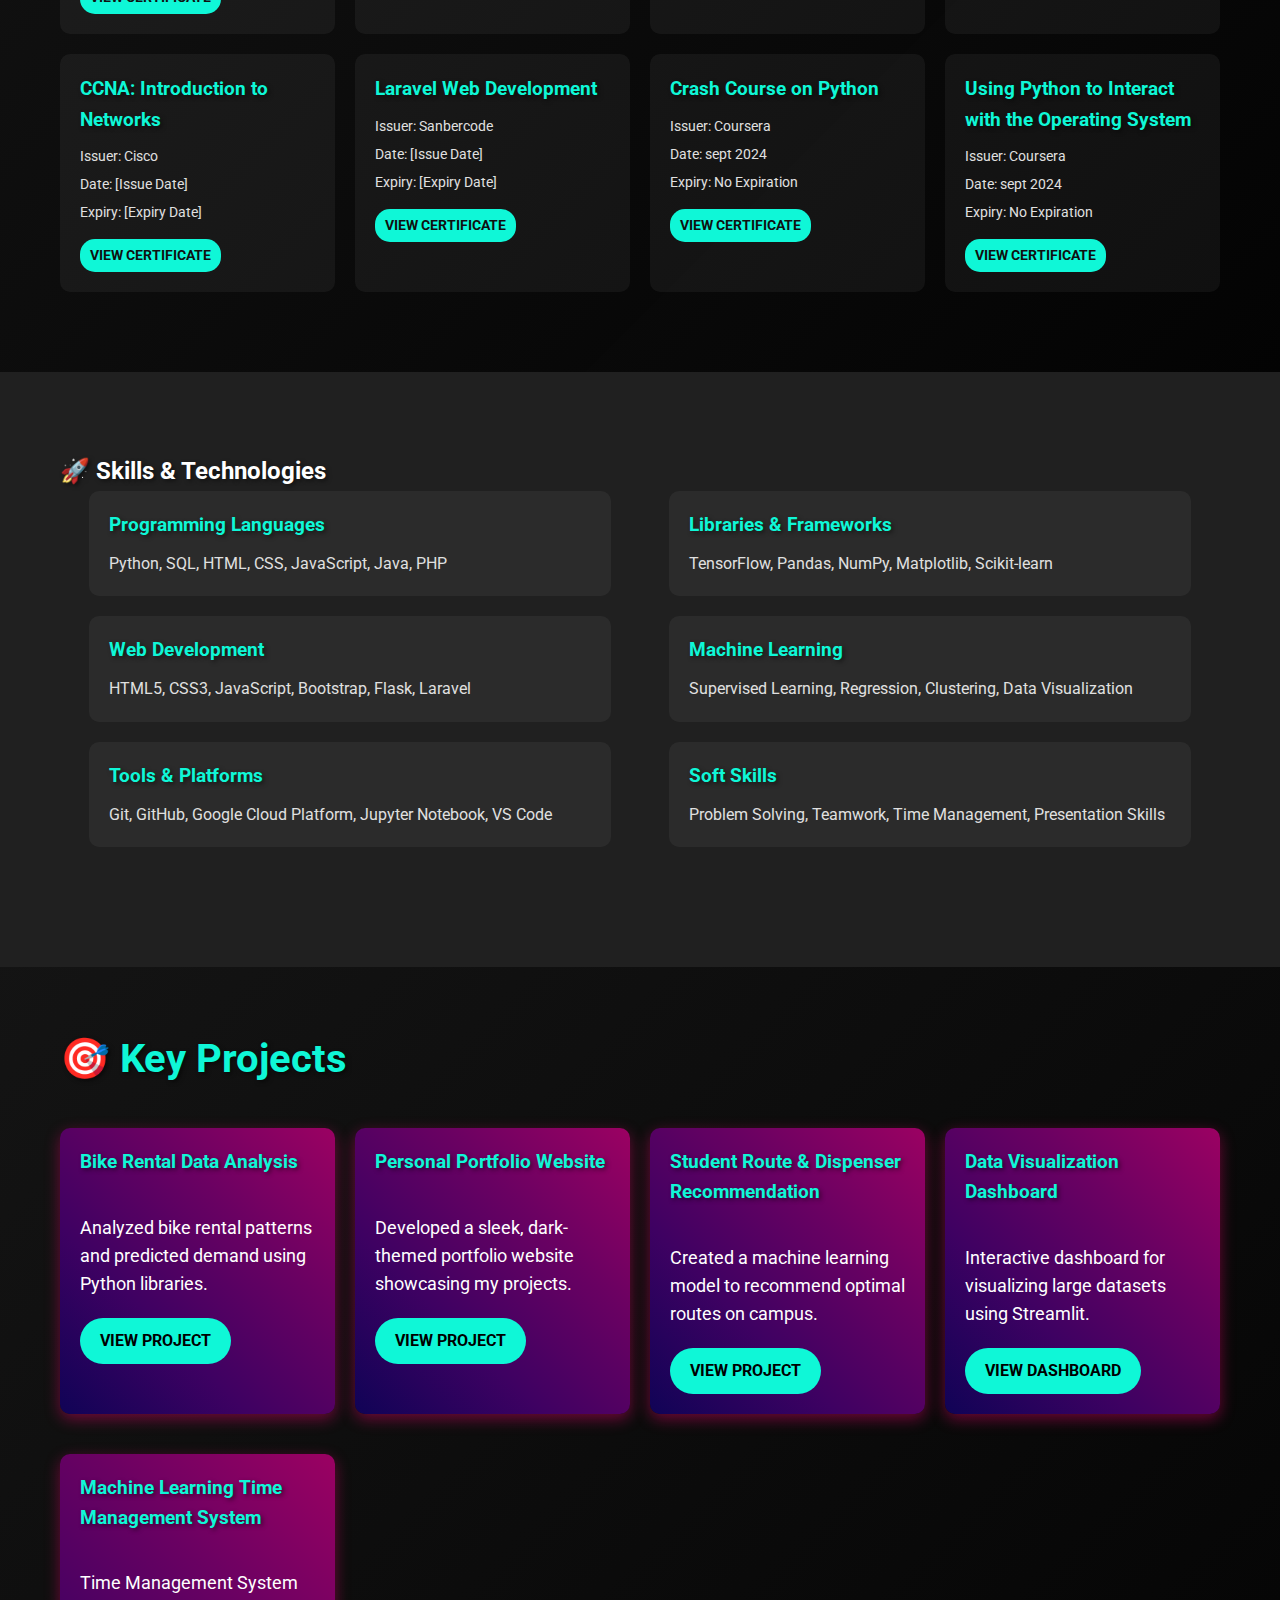
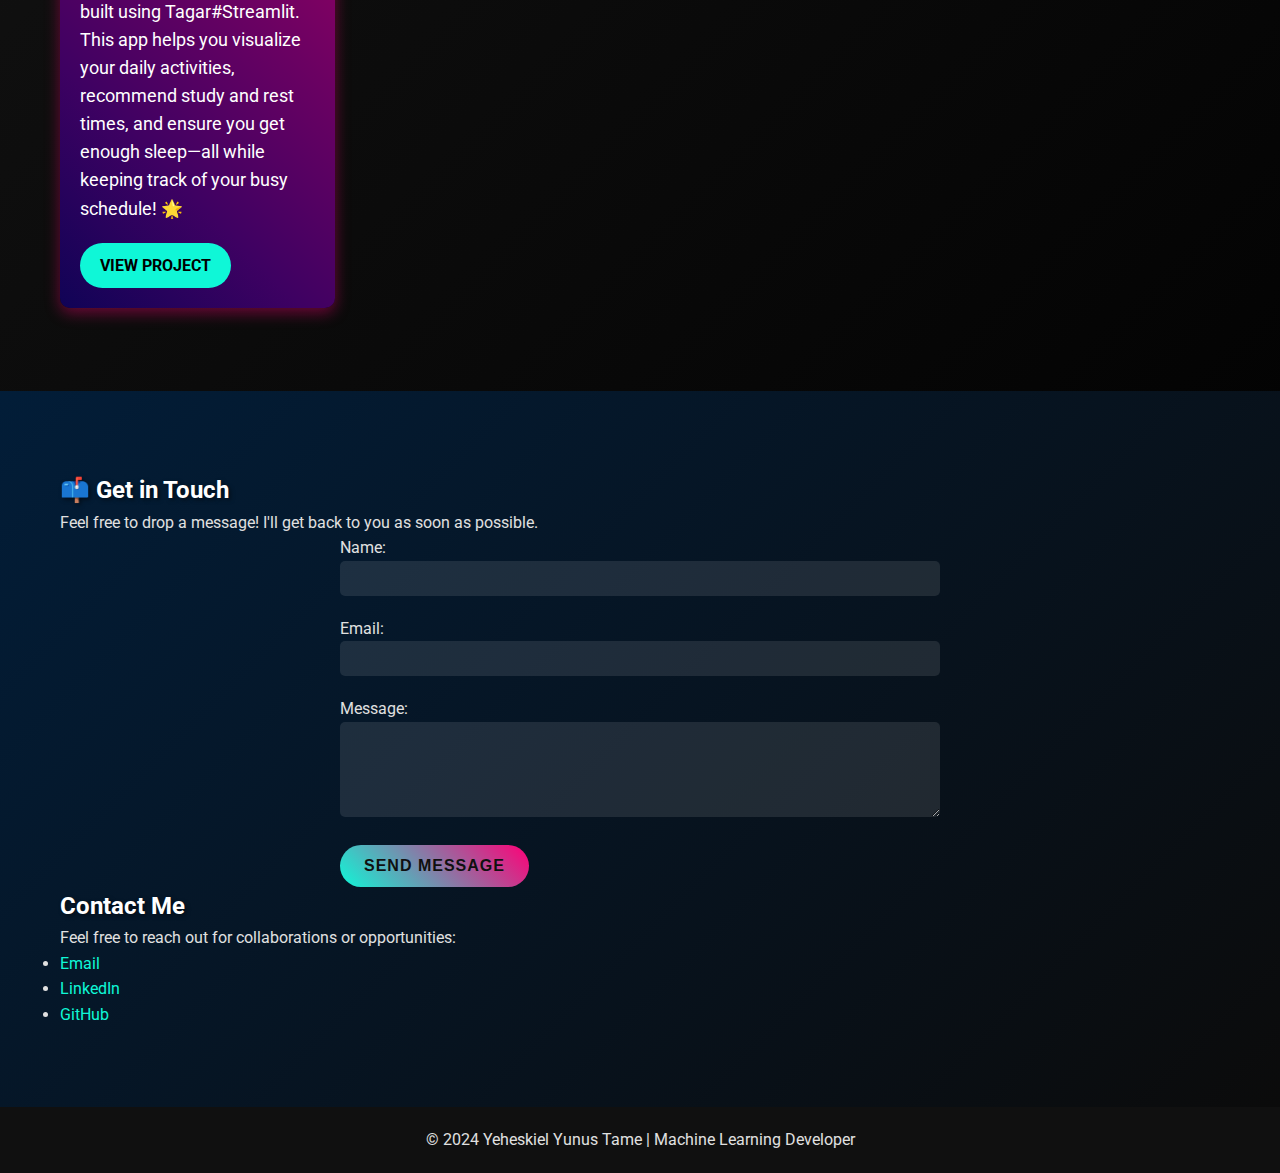
==== commit 94909218: "Update index.html" ====
--- a/docs/index.html
+++ b/docs/index.html
@@ -208,7 +208,7 @@
                         <h3>Personal Portfolio Website</h3>
                         <img src="https://images.pexels.com/photos/356056/pexels-photo-356056.jpeg?auto=compress&cs=tinysrgb&w=1260&h=750&dpr=2" alt="">
                         <p>Developed a sleek, dark-themed portfolio website showcasing my projects.</p>
-                        <a href="https://github.com/username/portfolio-website" target="_blank">View Project</a>
+                        <a href="https://yeheskieltame.github.io/Portofolio/" target="_blank">View Project</a>
                     </div>
     
                     <div class="project-card">
@@ -231,9 +231,8 @@
                         <h3>Machine Learning Time Management System</h3>
                         <img src="https://plus.unsplash.com/premium_photo-1682124651258-410b25fa9dc0?q=80&w=3842&auto=format&fit=crop&ixlib=rb-4.0.3&ixid=M3wxMjA3fDB8MHxwaG90by1wYWdlfHx8fGVufDB8fHx8fA%3D%3D"
                             alt="">
-                        <p>Developed a system that optimizes study and rest times using machine learning, predicting optimal
-                            break intervals</p>
-                        <a href="https://github.com/yeheskieltame/Time-Management-System.git" target="_blank">View
+                        <p>Time Management System built using Tagar#Streamlit. This app helps you visualize your daily activities, recommend study and rest times, and ensure you get enough sleep—all while keeping track of your busy schedule! 🌟</p>
+                        <a href="https://time-management-system.streamlit.app" target="_blank">View
                             Project</a>
                     </div>
                 </div>
